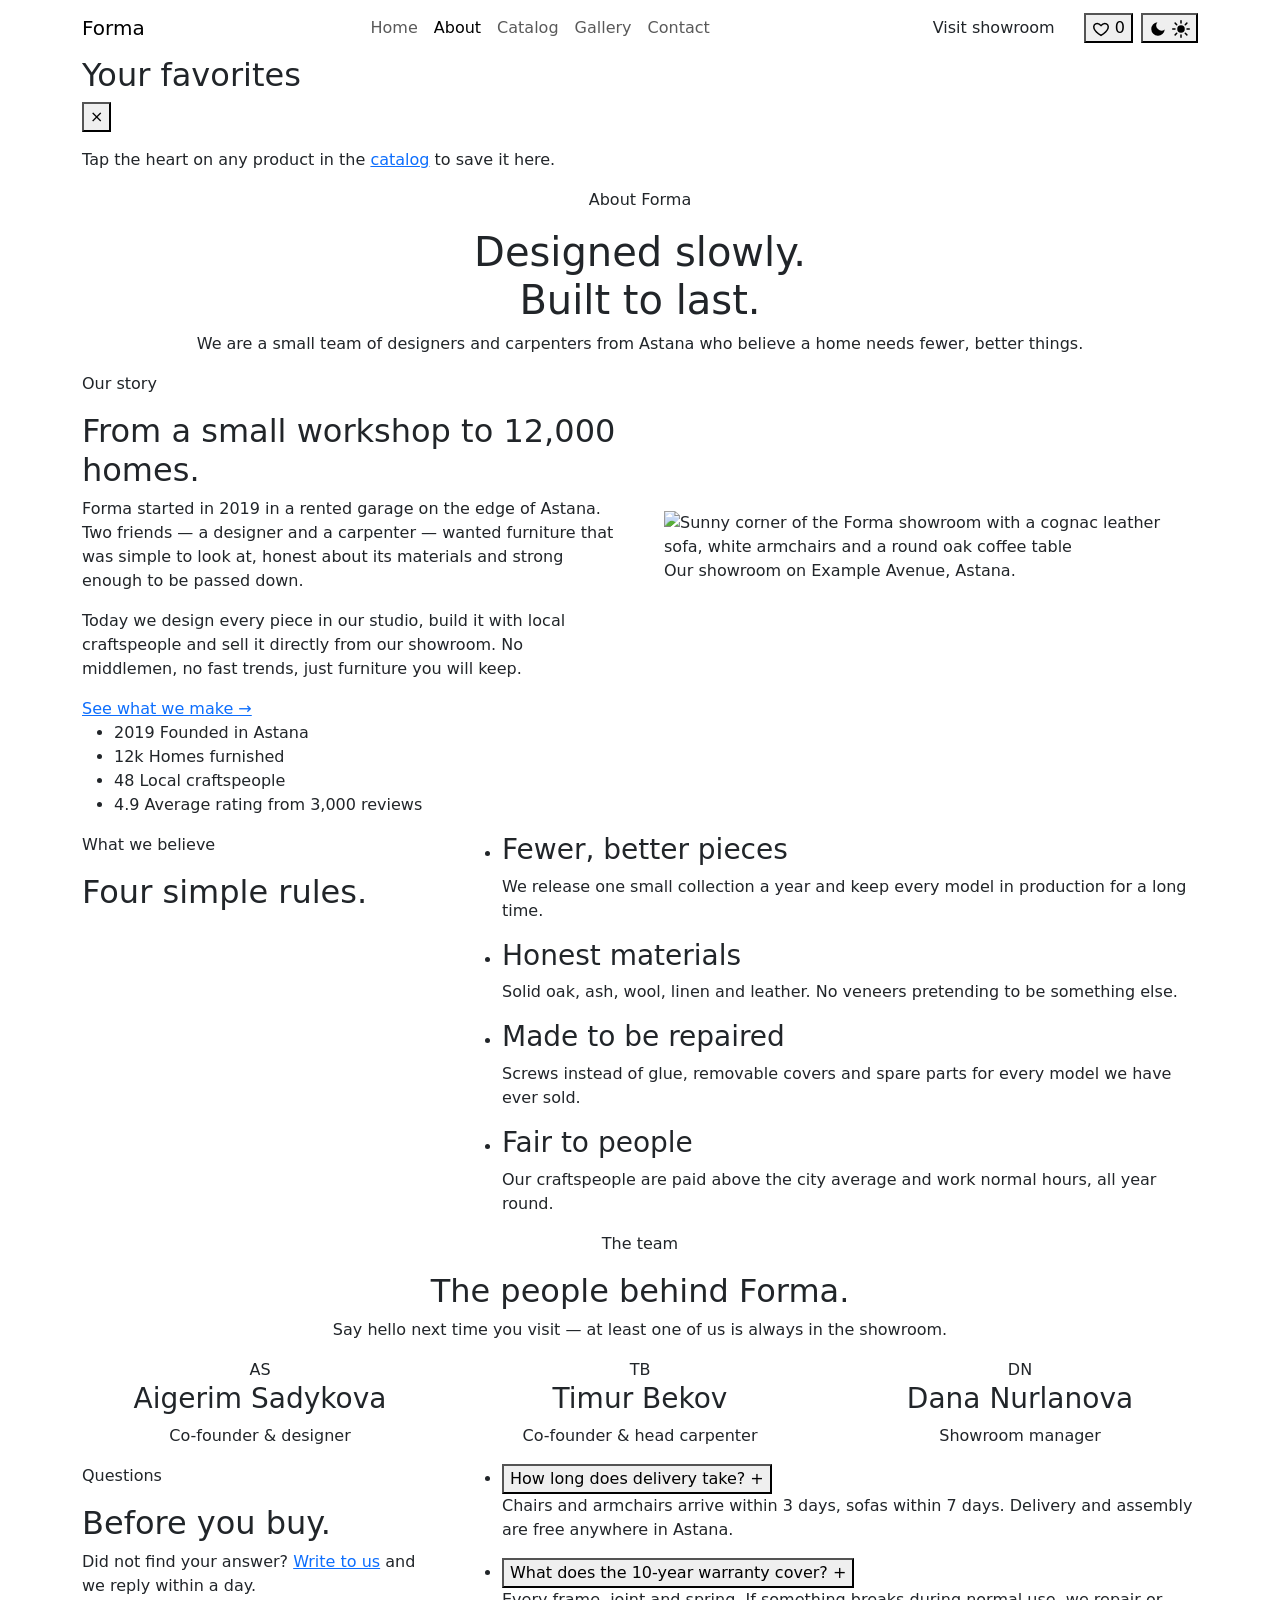
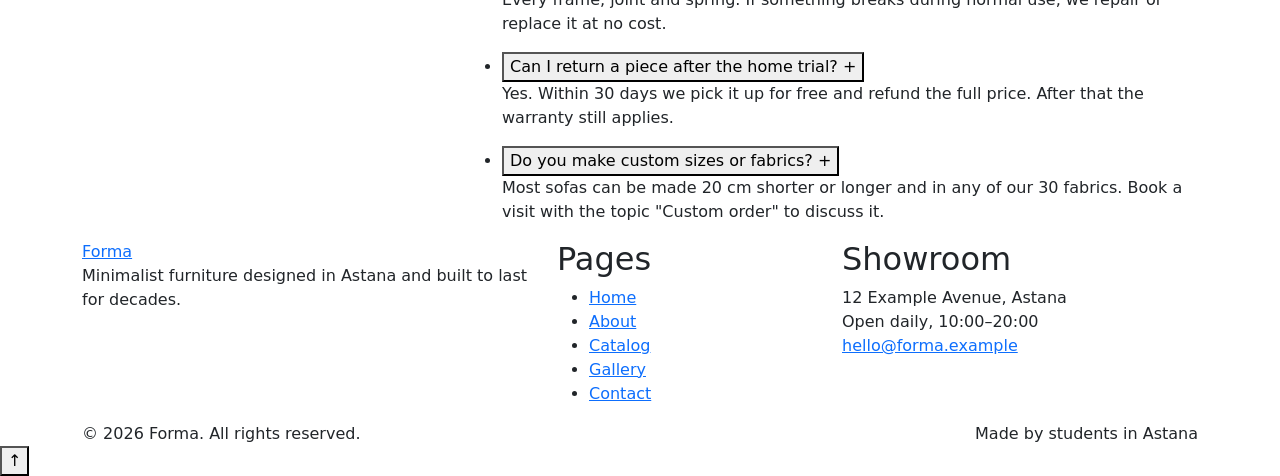
==== about.html @ a383d647 "Add LocalStore class that safely saves and validates JSON in localStorage" ====
<!DOCTYPE html>
<html lang="en">
<head>
  <meta charset="UTF-8">
  <meta name="viewport" content="width=device-width, initial-scale=1">
  <meta name="description" content="The story behind Forma: a small furniture workshop from Astana, our values and the people who design and build every piece.">
  <title>About — Forma</title>

  <!-- Fonts: Inter for all text, Instrument Serif for rare accents -->
  <link rel="preconnect" href="https://fonts.googleapis.com">
  <link rel="preconnect" href="https://fonts.gstatic.com" crossorigin>
  <link href="https://fonts.googleapis.com/css2?family=Inter:wght@400;500;600;700;800&family=Instrument+Serif:ital@1&display=swap" rel="stylesheet">

  <!-- Bootstrap first, then our own styles so they can override it -->
  <link href="https://cdn.jsdelivr.net/npm/bootstrap@5.3.3/dist/css/bootstrap.min.css" rel="stylesheet">
  <link href="css/style.css" rel="stylesheet">
  <link rel="icon" href="images/favicon.svg" type="image/svg+xml">

  <!-- Applies the saved light/dark theme before the page is drawn -->
  <script src="js/theme.js"></script>
</head>
<body>

  <!-- Site header: the same navbar is used on every page -->
  <header class="site-header">
    <nav class="navbar navbar-expand-lg" aria-label="Main navigation">
      <div class="container">
        <a class="navbar-brand brand" href="index.html">
          <span class="brand-mark" aria-hidden="true"></span>
          Forma
        </a>
        <!-- Icon buttons stay visible on phones, outside the collapsed menu -->
        <div class="nav-tools d-flex align-items-center gap-2 ms-auto ms-lg-3 order-lg-last">
          <!-- Favorites: js/main.js updates the counter, jQuery opens the panel -->
          <button class="icon-btn" type="button" id="favorites-toggle" aria-controls="favorites-panel" aria-expanded="false" aria-label="Open favorites" title="Favorites">
            <svg width="18" height="18" viewBox="0 0 24 24" aria-hidden="true"><path fill="none" stroke="currentColor" stroke-width="2" stroke-linejoin="round" d="M12 20.5s-7.5-4.6-9.3-9.3C1.5 7.9 3.6 4.5 7 4.5c2.1 0 3.6 1.2 5 3 1.4-1.8 2.9-3 5-3 3.4 0 5.5 3.4 4.3 6.7-1.8 4.7-9.3 9.3-9.3 9.3z"/></svg>
            <span class="favorites-count" id="favorites-count">0</span>
          </button>
          <!-- Theme switcher: js/main.js swaps light and dark -->
          <button class="icon-btn" type="button" id="theme-toggle" aria-label="Switch to dark theme" title="Switch theme">
            <svg class="icon-moon" width="18" height="18" viewBox="0 0 24 24" aria-hidden="true"><path fill="currentColor" d="M21 12.8A9 9 0 1 1 11.2 3a7 7 0 0 0 9.8 9.8z"/></svg>
            <svg class="icon-sun" width="18" height="18" viewBox="0 0 24 24" aria-hidden="true"><circle cx="12" cy="12" r="5" fill="currentColor"/><path stroke="currentColor" stroke-width="2" stroke-linecap="round" d="M12 1v3M12 20v3M4.2 4.2l2.1 2.1M17.7 17.7l2.1 2.1M1 12h3M20 12h3M4.2 19.8l2.1-2.1M17.7 6.3l2.1-2.1"/></svg>
          </button>
        </div>
        <button class="navbar-toggler" type="button" data-bs-toggle="collapse" data-bs-target="#main-nav" aria-controls="main-nav" aria-expanded="false" aria-label="Toggle navigation">
          <span class="navbar-toggler-icon"></span>
        </button>
        <div class="collapse navbar-collapse" id="main-nav">
          <ul class="navbar-nav mx-auto mb-3 mb-lg-0">
            <li class="nav-item"><a class="nav-link" href="index.html">Home</a></li>
            <li class="nav-item"><a class="nav-link active" aria-current="page" href="about.html">About</a></li>
            <li class="nav-item"><a class="nav-link" href="catalog.html">Catalog</a></li>
            <li class="nav-item"><a class="nav-link" href="gallery.html">Gallery</a></li>
            <li class="nav-item"><a class="nav-link" href="contact.html">Contact</a></li>
          </ul>
          <a class="btn btn-accent btn-small" href="contact.html">Visit showroom</a>
        </div>
      </div>
    </nav>

    <!-- Favorites panel: filled by js/main.js, opened and closed with jQuery fades -->
    <div class="container favorites-anchor">
      <div class="favorites-panel" id="favorites-panel" role="region" aria-labelledby="favorites-title">
        <div class="favorites-head">
          <h2 class="favorites-title" id="favorites-title">Your favorites</h2>
          <button class="favorites-close" type="button" aria-label="Close favorites">&times;</button>
        </div>
        <ul class="favorites-list" id="favorites-list"></ul>
        <p class="favorites-empty" id="favorites-empty">Tap the heart on any product in the <a href="catalog.html">catalog</a> to save it here.</p>
        <a class="btn btn-accent btn-small w-100" id="favorites-book" href="contact.html">Book a visit to try them</a>
      </div>
    </div>
  </header>

  <main>

    <!-- Page header: the same pattern can be used on every inner page -->
    <section class="page-header">
      <div class="container text-center">
        <p class="eyebrow">About Forma</p>
        <h1 class="page-title">
          Designed slowly.<br>
          <span class="pill"><span class="pill-dot"></span>Built</span> to last.
        </h1>
        <p class="section-lead mx-auto">We are a small team of designers and carpenters from Astana who believe a home needs fewer, better things.</p>
      </div>
    </section>

    <!-- Story: text and photo side by side with the Bootstrap grid -->
    <section id="story" class="section pt-0">
      <div class="container">
        <div class="row align-items-center g-5">
          <div class="col-12 col-lg-6">
            <p class="eyebrow">Our story</p>
            <h2 class="section-title">From a small <span class="serif-accent">workshop</span> to 12,000 homes.</h2>
            <p class="story-text">Forma started in 2019 in a rented garage on the edge of Astana. Two friends — a designer and a carpenter — wanted furniture that was simple to look at, honest about its materials and strong enough to be passed down.</p>
            <p class="story-text">Today we design every piece in our studio, build it with local craftspeople and sell it directly from our showroom. No middlemen, no fast trends, just furniture you will keep.</p>
            <a class="link-arrow" href="catalog.html">See what we make →</a>
          </div>
          <div class="col-12 col-lg-6">
            <figure class="story-figure mb-0">
              <img src="images/about-showroom.jpg" alt="Sunny corner of the Forma showroom with a cognac leather sofa, white armchairs and a round oak coffee table" width="1200" height="900">
              <figcaption>Our showroom on Example Avenue, Astana.</figcaption>
            </figure>
          </div>
        </div>
      </div>
    </section>

    <!-- Numbers: one row of stats laid out with Flexbox -->
    <section id="stats" class="section pt-0">
      <div class="container">
        <h2 class="visually-hidden">Forma in numbers</h2>
        <ul class="stats">
          <li class="stat">
            <span class="stat-number">2019</span>
            <span class="stat-label">Founded in Astana</span>
          </li>
          <li class="stat">
            <span class="stat-number">12k</span>
            <span class="stat-label">Homes furnished</span>
          </li>
          <li class="stat">
            <span class="stat-number">48</span>
            <span class="stat-label">Local craftspeople</span>
          </li>
          <li class="stat">
            <span class="stat-number">4.9</span>
            <span class="stat-label">Average rating from 3,000 reviews</span>
          </li>
        </ul>
      </div>
    </section>

    <!-- Values: a list placed in two columns with CSS Grid -->
    <section id="values" class="section section-surface">
      <div class="container">
        <div class="row g-5">
          <div class="col-12 col-lg-4">
            <p class="eyebrow">What we believe</p>
            <h2 class="section-title">Four simple rules.</h2>
          </div>
          <div class="col-12 col-lg-8">
            <ul class="values-list">
              <li class="value-item">
                <h3 class="value-title">Fewer, better pieces</h3>
                <p>We release one small collection a year and keep every model in production for a long time.</p>
              </li>
              <li class="value-item">
                <h3 class="value-title">Honest materials</h3>
                <p>Solid oak, ash, wool, linen and leather. No veneers pretending to be something else.</p>
              </li>
              <li class="value-item">
                <h3 class="value-title">Made to be repaired</h3>
                <p>Screws instead of glue, removable covers and spare parts for every model we have ever sold.</p>
              </li>
              <li class="value-item">
                <h3 class="value-title">Fair to people</h3>
                <p>Our craftspeople are paid above the city average and work normal hours, all year round.</p>
              </li>
            </ul>
          </div>
        </div>
      </div>
    </section>

    <!-- Team: three cards in a Bootstrap row, avatars are initials in a span -->
    <section id="team" class="section">
      <div class="container">
        <div class="section-header text-center mx-auto">
          <p class="eyebrow">The team</p>
          <h2 class="section-title">The people behind Forma.</h2>
          <p class="section-lead mx-auto">Say hello next time you visit — at least one of us is always in the showroom.</p>
        </div>

        <div class="row g-4">
          <div class="col-12 col-md-4">
            <article class="team-card text-center">
              <span class="avatar avatar-green" aria-hidden="true">AS</span>
              <h3 class="team-name">Aigerim Sadykova</h3>
              <p class="team-role">Co-founder &amp; designer</p>
            </article>
          </div>
          <div class="col-12 col-md-4">
            <article class="team-card text-center">
              <span class="avatar avatar-blue" aria-hidden="true">TB</span>
              <h3 class="team-name">Timur Bekov</h3>
              <p class="team-role">Co-founder &amp; head carpenter</p>
            </article>
          </div>
          <div class="col-12 col-md-4">
            <article class="team-card text-center">
              <span class="avatar avatar-grey" aria-hidden="true">DN</span>
              <h3 class="team-name">Dana Nurlanova</h3>
              <p class="team-role">Showroom manager</p>
            </article>
          </div>
        </div>
      </div>
    </section>

    <!-- FAQ: answers open and close with jQuery slideDown / slideUp (js/effects.js) -->
    <section id="faq" class="section section-surface">
      <div class="container">
        <div class="row g-5">
          <div class="col-12 col-lg-4">
            <p class="eyebrow">Questions</p>
            <h2 class="section-title">Before you <span class="serif-accent">buy</span>.</h2>
            <p class="story-text">Did not find your answer? <a href="contact.html">Write to us</a> and we reply within a day.</p>
          </div>
          <div class="col-12 col-lg-8">
            <ul class="faq-list">
              <li class="faq-item">
                <button class="faq-question" type="button" aria-expanded="false">
                  How long does delivery take?
                  <span class="faq-icon" aria-hidden="true">+</span>
                </button>
                <div class="faq-answer">
                  <p>Chairs and armchairs arrive within 3 days, sofas within 7 days. Delivery and assembly are free anywhere in Astana.</p>
                </div>
              </li>
              <li class="faq-item">
                <button class="faq-question" type="button" aria-expanded="false">
                  What does the 10-year warranty cover?
                  <span class="faq-icon" aria-hidden="true">+</span>
                </button>
                <div class="faq-answer">
                  <p>Every frame, joint and spring. If something breaks during normal use, we repair or replace it at no cost.</p>
                </div>
              </li>
              <li class="faq-item">
                <button class="faq-question" type="button" aria-expanded="false">
                  Can I return a piece after the home trial?
                  <span class="faq-icon" aria-hidden="true">+</span>
                </button>
                <div class="faq-answer">
                  <p>Yes. Within 30 days we pick it up for free and refund the full price. After that the warranty still applies.</p>
                </div>
              </li>
              <li class="faq-item">
                <button class="faq-question" type="button" aria-expanded="false">
                  Do you make custom sizes or fabrics?
                  <span class="faq-icon" aria-hidden="true">+</span>
                </button>
                <div class="faq-answer">
                  <p>Most sofas can be made 20 cm shorter or longer and in any of our 30 fabrics. Book a visit with the topic "Custom order" to discuss it.</p>
                </div>
              </li>
            </ul>
          </div>
        </div>
      </div>
    </section>

  </main>

  <!-- Site footer: the same on every page -->
  <footer class="site-footer">
    <div class="container">
      <div class="row g-4">
        <div class="col-12 col-lg-5">
          <a class="brand mb-3" href="index.html">
            <span class="brand-mark" aria-hidden="true"></span>
            Forma
          </a>
          <p class="footer-text">Minimalist furniture designed in Astana and built to last for decades.</p>
        </div>
        <div class="col-6 col-lg-3">
          <h2 class="footer-heading">Pages</h2>
          <ul class="footer-links">
            <li><a href="index.html">Home</a></li>
            <li><a href="about.html">About</a></li>
            <li><a href="catalog.html">Catalog</a></li>
            <li><a href="gallery.html">Gallery</a></li>
            <li><a href="contact.html">Contact</a></li>
          </ul>
        </div>
        <div class="col-6 col-lg-4">
          <h2 class="footer-heading">Showroom</h2>
          <address class="footer-text">
            12 Example Avenue, Astana<br>
            Open daily, <span class="text-nowrap">10:00–20:00</span><br>
            <a href="mailto:hello@forma.example">hello@forma.example</a>
          </address>
        </div>
      </div>
      <div class="footer-bottom d-flex flex-wrap justify-content-between gap-2">
        <span>© 2026 Forma. All rights reserved.</span>
        <span>Made by students in Astana</span>
      </div>
    </div>
  </footer>

  <!-- Libraries: jQuery 3.7.1 and the Bootstrap bundle (mobile navbar toggle) -->
  <script src="https://code.jquery.com/jquery-3.7.1.min.js"></script>
  <script src="https://cdn.jsdelivr.net/npm/bootstrap@5.3.3/dist/js/bootstrap.bundle.min.js"></script>

  <!-- Our scripts: data and helpers first, then shared features -->
  <script src="js/data.js"></script>
  <script src="js/store.js"></script>
  <script src="js/utils.js"></script>
  <script src="js/main.js"></script>
  <script src="js/effects.js"></script>
</body>
</html>
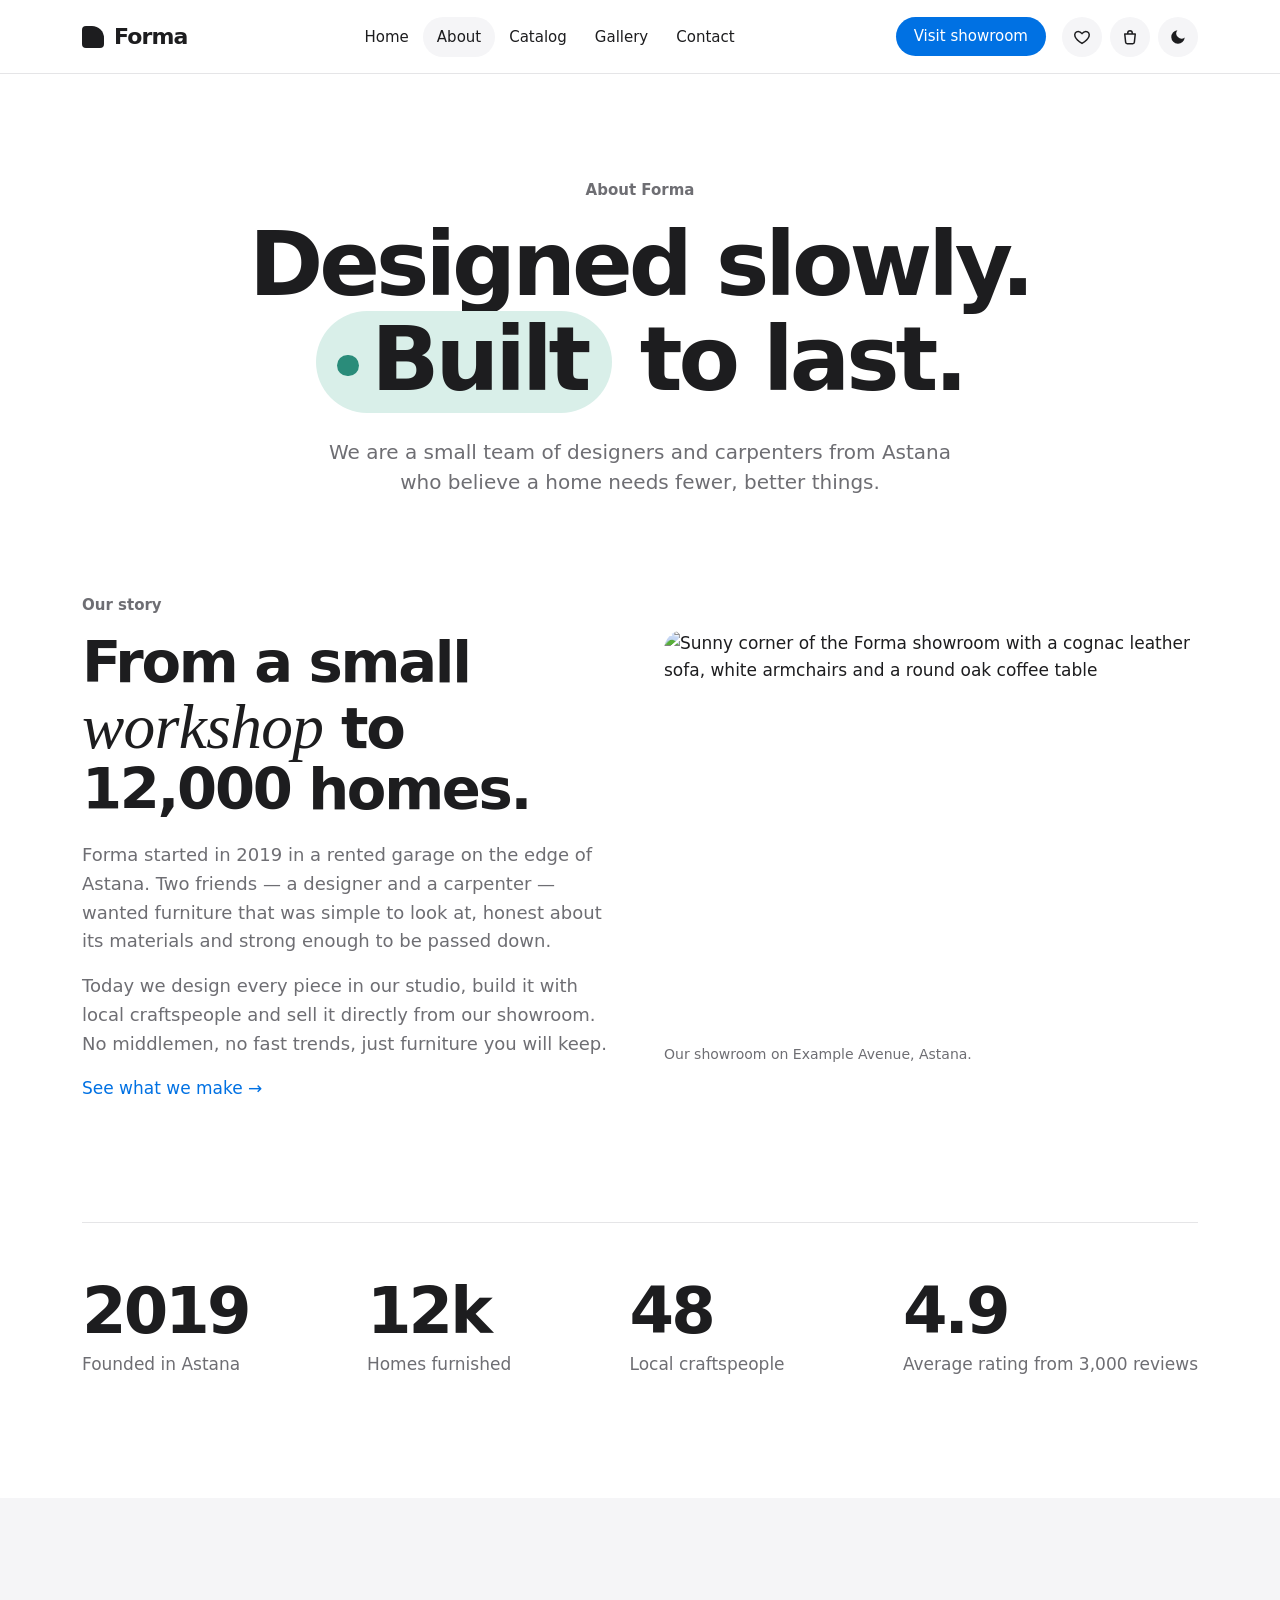
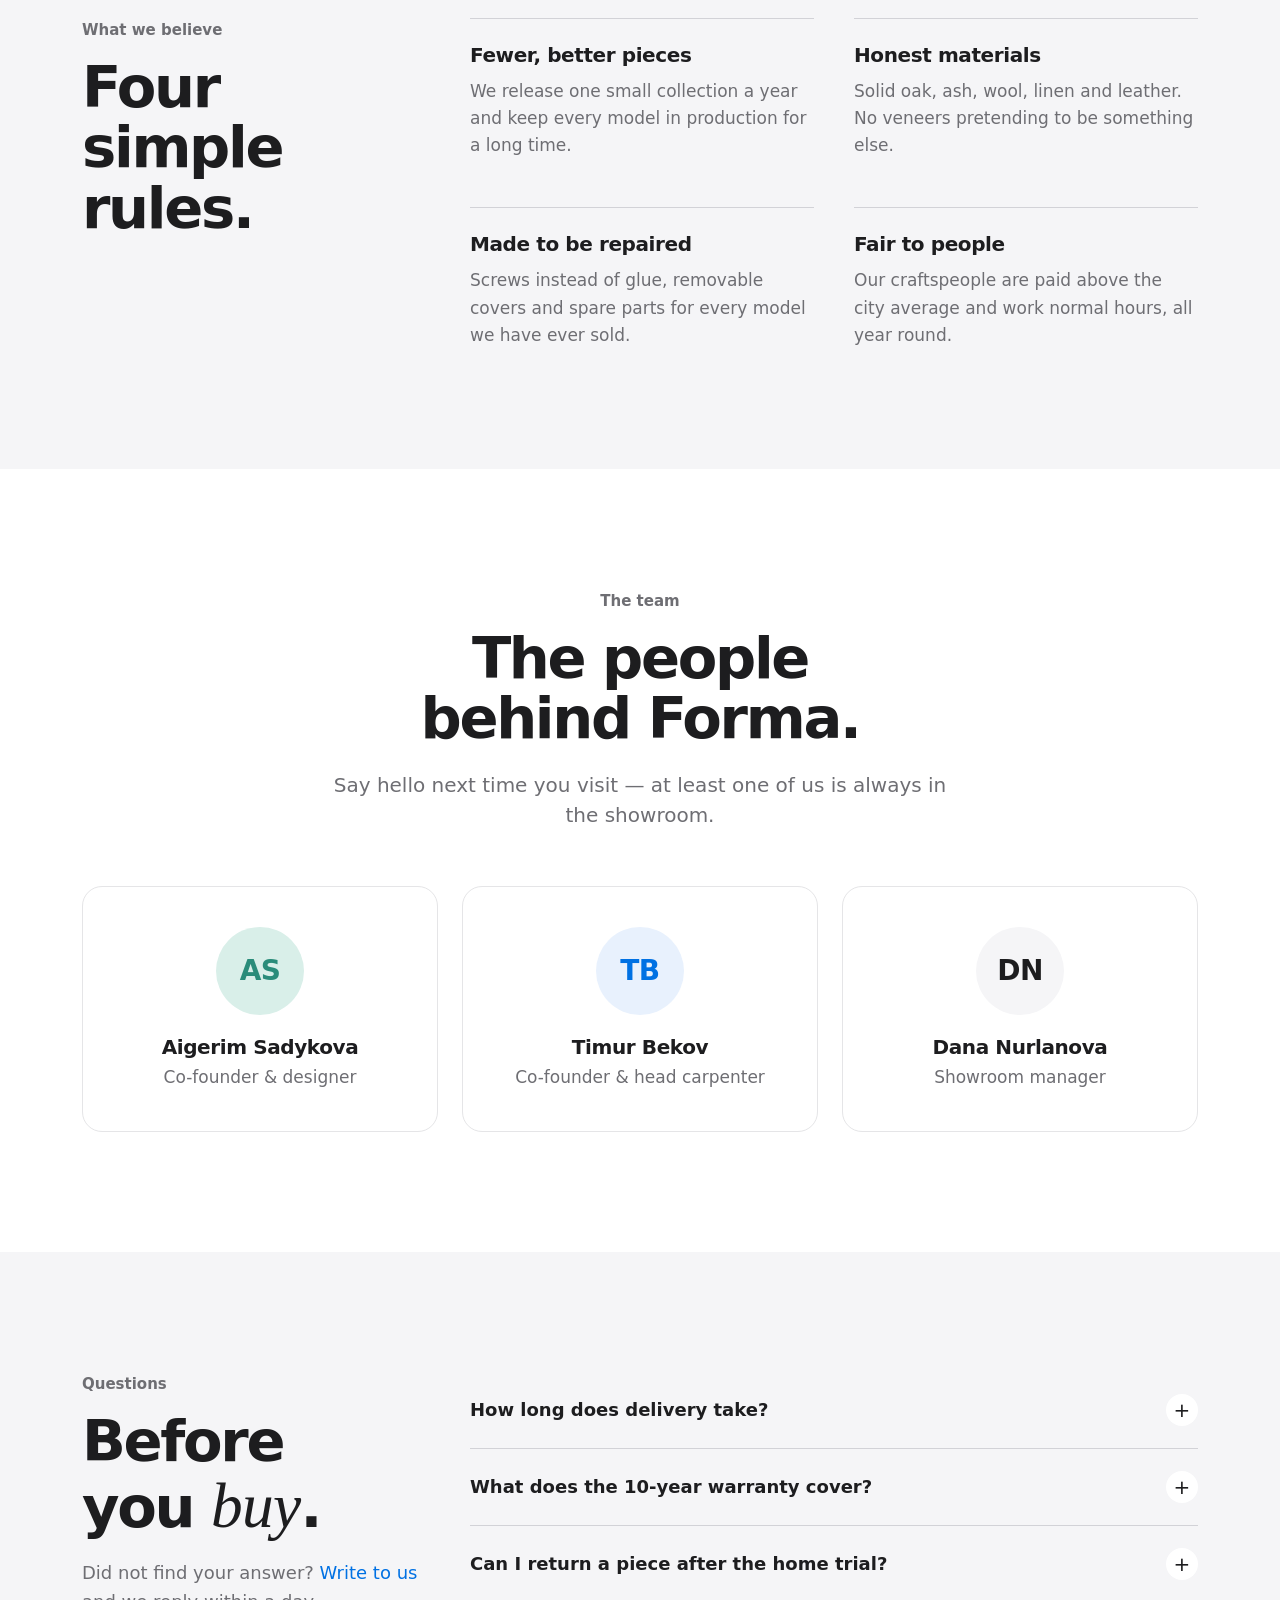
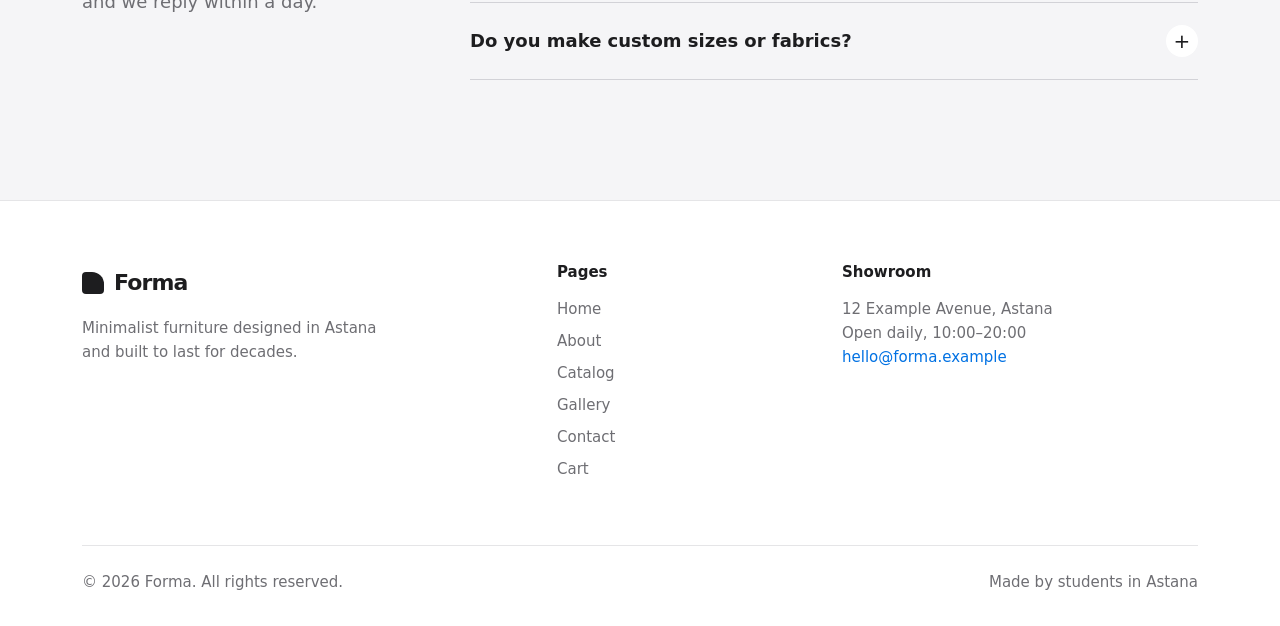
==== commit 08f0b932: "Add cart link with item counter to the navbar and sync open tabs" ====
--- a/about.html
+++ b/about.html
@@ -36,6 +36,11 @@
             <svg width="18" height="18" viewBox="0 0 24 24" aria-hidden="true"><path fill="none" stroke="currentColor" stroke-width="2" stroke-linejoin="round" d="M12 20.5s-7.5-4.6-9.3-9.3C1.5 7.9 3.6 4.5 7 4.5c2.1 0 3.6 1.2 5 3 1.4-1.8 2.9-3 5-3 3.4 0 5.5 3.4 4.3 6.7-1.8 4.7-9.3 9.3-9.3 9.3z"/></svg>
             <span class="favorites-count" id="favorites-count">0</span>
           </button>
+          <!-- Cart: a link to cart.html, js/main.js updates the counter -->
+          <a class="icon-btn" href="cart.html" id="cart-link" aria-label="Cart, empty" title="Cart">
+            <svg width="18" height="18" viewBox="0 0 24 24" aria-hidden="true"><path fill="none" stroke="currentColor" stroke-width="2" stroke-linecap="round" stroke-linejoin="round" d="M5 8h14l-1.2 11.1a2 2 0 0 1-2 1.9H8.2a2 2 0 0 1-2-1.9L5 8zM9 8V6.5a3 3 0 0 1 6 0V8"/></svg>
+            <span class="favorites-count cart-count is-empty" id="cart-count">0</span>
+          </a>
           <!-- Theme switcher: js/main.js swaps light and dark -->
           <button class="icon-btn" type="button" id="theme-toggle" aria-label="Switch to dark theme" title="Switch theme">
             <svg class="icon-moon" width="18" height="18" viewBox="0 0 24 24" aria-hidden="true"><path fill="currentColor" d="M21 12.8A9 9 0 1 1 11.2 3a7 7 0 0 0 9.8 9.8z"/></svg>
@@ -273,6 +278,7 @@
             <li><a href="catalog.html">Catalog</a></li>
             <li><a href="gallery.html">Gallery</a></li>
             <li><a href="contact.html">Contact</a></li>
+            <li><a href="cart.html">Cart</a></li>
           </ul>
         </div>
         <div class="col-6 col-lg-4">
@@ -298,6 +304,7 @@
   <!-- Our scripts: data and helpers first, then shared features -->
   <script src="js/data.js"></script>
   <script src="js/store.js"></script>
+  <script src="js/models.js"></script>
   <script src="js/utils.js"></script>
   <script src="js/main.js"></script>
   <script src="js/effects.js"></script>
--- a/css/style.css
+++ b/css/style.css
@@ -0,0 +1,1850 @@
+/*
+  Forma — shared stylesheet for all pages
+  Loaded after Bootstrap 5.3.3, so rules here can override Bootstrap.
+*/
+
+/* ===== Design tokens — CSS custom properties ===== */
+:root {
+  /* Colors */
+  --color-text: #1d1d1f;
+  --color-muted: #6e6e73;
+  --color-bg: #ffffff;
+  --color-surface: #f5f5f7;
+  --color-border: #e5e5e7;
+  --color-border-strong: #d2d2d7;
+  --color-accent: #0071e3;
+  --color-accent-hover: #0062c4;
+  --color-accent-soft: #e8f1fd;
+  --color-accent-soft-hover: #d7e7fb;
+  --color-pill: #d9efe9;
+  --color-pill-dot: #2a8c7a;
+  --color-header-bg: rgba(255, 255, 255, 0.85);
+  --color-chip-bg: rgba(255, 255, 255, 0.92);
+  --color-chip-text: #1d1d1f;
+  --color-danger: #d70015;
+  --color-success: #1e8e3e;
+
+  /* Shapes */
+  --radius: 16px;
+  --radius-sm: 12px;
+  --radius-lg: 20px;
+  --radius-pill: 999px;
+
+  /* Fonts */
+  --font-sans: 'Inter', system-ui, sans-serif;
+  --font-serif: 'Instrument Serif', serif;
+
+  /* Spacing between page sections (made smaller in the media queries) */
+  --section-space: 120px;
+}
+
+/* ===== Dark theme — the same tokens with dark values =====
+   js/theme.js puts data-theme="dark" on <html>; every rule that uses
+   var(--color-...) changes automatically. */
+[data-theme="dark"] {
+  --color-text: #f5f5f7;
+  --color-muted: #a1a1a6;
+  --color-bg: #101012;
+  --color-surface: #1c1c1f;
+  --color-border: #2c2c30;
+  --color-border-strong: #3a3a3f;
+  --color-accent: #2997ff;
+  --color-accent-hover: #4aa8ff;
+  --color-accent-soft: #14304d;
+  --color-accent-soft-hover: #1a3d61;
+  --color-pill: #183a33;
+  --color-pill-dot: #5fd0b8;
+  --color-header-bg: rgba(16, 16, 18, 0.85);
+  --color-danger: #ff6961;
+  --color-success: #5cd17a;
+
+  /* Bootstrap reads these for form controls and tables */
+  --bs-body-bg: var(--color-bg);
+  --bs-body-color: var(--color-text);
+  color-scheme: dark;
+}
+
+/* ===== Base — element selectors ===== */
+/* Bootstrap turns on CSS smooth scrolling; jQuery animate() in js/effects.js
+   already scrolls smoothly, and the two together make the page stutter */
+:root {
+  scroll-behavior: auto;
+}
+
+body {
+  font-family: var(--font-sans);
+  font-size: 17px;
+  line-height: 1.6;
+  color: var(--color-text);
+  background-color: var(--color-bg);
+  -webkit-font-smoothing: antialiased;
+  transition: background-color 0.3s ease, color 0.3s ease;
+}
+
+h1,
+h2,
+h3,
+h4 {
+  font-weight: 700;
+  letter-spacing: -0.04em;
+  line-height: 1.05;
+  color: var(--color-text);
+}
+
+/* Big headings: spread words evenly over the lines */
+h1,
+h2 {
+  text-wrap: balance;
+}
+
+h3,
+h4 {
+  letter-spacing: -0.02em;
+  line-height: 1.25;
+}
+
+p {
+  margin-bottom: 1rem;
+}
+
+a {
+  color: var(--color-accent);
+  text-decoration: none;
+}
+
+a:hover {
+  color: var(--color-accent-hover);
+}
+
+img {
+  display: block;
+  max-width: 100%;
+  height: auto;
+}
+
+/* ===== Typography helpers — reusable classes ===== */
+.eyebrow {
+  margin-bottom: 16px;
+  font-size: 0.9375rem;
+  font-weight: 600;
+  color: var(--color-muted);
+}
+
+.section-title {
+  margin-bottom: 20px;
+  font-size: clamp(2.25rem, 4.5vw, 3.75rem);
+  font-weight: 700;
+}
+
+.section-lead {
+  max-width: 640px;
+  font-size: 1.25rem;
+  line-height: 1.5;
+  color: var(--color-muted);
+}
+
+/* Rare elegant accent: one italic serif word inside a heading */
+.serif-accent {
+  font-family: var(--font-serif);
+  font-style: italic;
+  font-weight: 400;
+  font-size: 1.1em;
+  letter-spacing: -0.01em;
+}
+
+/* ===== Section spacing ===== */
+.section {
+  padding-top: var(--section-space);
+  padding-bottom: var(--section-space);
+}
+
+.section-surface {
+  background-color: var(--color-surface);
+}
+
+.section-header {
+  max-width: 760px;
+  margin-bottom: 56px;
+}
+
+/* ===== Buttons — pill-shaped, built on Bootstrap .btn =====
+   Bootstrap's .btn reads its colors and sizes from --bs-btn-* variables,
+   so our classes only change those variables.
+   Usage: <a class="btn btn-accent">  or  <a class="btn btn-soft"> */
+.btn-accent,
+.btn-soft {
+  --bs-btn-padding-x: 24px;
+  --bs-btn-padding-y: 12px;
+  --bs-btn-font-size: 1.0625rem;
+  --bs-btn-font-weight: 500;
+  --bs-btn-border-width: 0;
+  --bs-btn-border-radius: var(--radius-pill);
+  --bs-btn-focus-box-shadow: 0 0 0 4px var(--color-accent-soft);
+  transition: background-color 0.2s ease;
+}
+
+/* Primary: solid accent blue */
+.btn-accent {
+  --bs-btn-color: #ffffff;
+  --bs-btn-bg: var(--color-accent);
+  --bs-btn-hover-color: #ffffff;
+  --bs-btn-hover-bg: var(--color-accent-hover);
+  --bs-btn-active-color: #ffffff;
+  --bs-btn-active-bg: var(--color-accent-hover);
+}
+
+/* Secondary: soft light-blue background with blue text */
+.btn-soft {
+  --bs-btn-color: var(--color-accent);
+  --bs-btn-bg: var(--color-accent-soft);
+  --bs-btn-hover-color: var(--color-accent-hover);
+  --bs-btn-hover-bg: var(--color-accent-soft-hover);
+  --bs-btn-active-color: var(--color-accent-hover);
+  --bs-btn-active-bg: var(--color-accent-soft-hover);
+}
+
+/* Smaller size, used for the navbar button */
+.btn-small {
+  --bs-btn-padding-x: 18px;
+  --bs-btn-padding-y: 8px;
+  --bs-btn-font-size: 0.9375rem;
+}
+
+/* ===== Headline pill — tinted label with a dot, like Notion =====
+   Usage: <span class="pill"><span class="pill-dot"></span>calm</span> */
+.pill {
+  display: inline-block;
+  padding: 0.02em 0.28em 0.08em 0.24em;
+  border-radius: var(--radius-pill);
+  background-color: var(--color-pill);
+  white-space: nowrap;
+}
+
+.pill-dot {
+  display: inline-block;
+  width: 0.24em;
+  height: 0.24em;
+  margin-right: 0.14em;
+  border-radius: 50%;
+  background-color: var(--color-pill-dot);
+  vertical-align: middle;
+}
+
+/* ===== Navbar — sticky header (positioning) + Bootstrap navbar ===== */
+.site-header {
+  position: sticky;
+  top: 0;
+  z-index: 1030;
+  background-color: var(--color-header-bg);
+  backdrop-filter: blur(16px);
+  border-bottom: 1px solid var(--color-border);
+}
+
+/* Bootstrap's navbar reads its colors and spacing from these variables */
+.navbar {
+  --bs-navbar-padding-y: 14px;
+  --bs-navbar-color: var(--color-text);
+  --bs-navbar-hover-color: var(--color-text);
+  --bs-navbar-active-color: var(--color-text);
+  --bs-navbar-nav-link-padding-x: 14px;
+}
+
+/* Wordmark with a small square logo made only with CSS */
+.brand {
+  display: inline-flex;
+  align-items: center;
+  gap: 10px;
+  font-size: 1.375rem;
+  font-weight: 700;
+  letter-spacing: -0.04em;
+  color: var(--color-text);
+}
+
+.brand-mark {
+  width: 22px;
+  height: 22px;
+  border-radius: 4px 12px 4px 4px;
+  background-color: var(--color-text);
+}
+
+.navbar-nav .nav-link {
+  padding: 8px 14px;
+  border-radius: var(--radius-pill);
+  font-size: 0.9375rem;
+  font-weight: 500;
+  transition: background-color 0.2s ease;
+}
+
+.navbar-nav .nav-link:hover,
+.navbar-nav .nav-link.active {
+  background-color: var(--color-surface);
+}
+
+.navbar-toggler {
+  border: 0;
+  padding: 6px;
+}
+
+.navbar-toggler:focus {
+  box-shadow: 0 0 0 4px var(--color-accent-soft);
+}
+
+/* ===== Footer ===== */
+.site-footer {
+  padding-top: 64px;
+  padding-bottom: 32px;
+  border-top: 1px solid var(--color-border);
+  font-size: 0.9375rem;
+}
+
+.footer-text {
+  max-width: 320px;
+  margin-bottom: 0;
+  font-style: normal;
+  color: var(--color-muted);
+}
+
+.footer-heading {
+  margin-bottom: 16px;
+  font-size: 0.9375rem;
+  font-weight: 600;
+  letter-spacing: 0;
+}
+
+.footer-links {
+  margin: 0;
+  padding: 0;
+  list-style: none;
+}
+
+.footer-links li {
+  margin-bottom: 8px;
+}
+
+.footer-links a {
+  color: var(--color-muted);
+}
+
+.footer-links a:hover {
+  color: var(--color-text);
+}
+
+.footer-bottom {
+  margin-top: 56px;
+  padding-top: 24px;
+  border-top: 1px solid var(--color-border);
+  color: var(--color-muted);
+}
+
+/* ===== Home: hero — styled by ID ===== */
+#hero {
+  padding-top: 104px;
+}
+
+.hero-title {
+  margin-bottom: 28px;
+  font-size: clamp(3rem, 8.5vw, 7rem);
+  font-weight: 800;
+  letter-spacing: -0.045em;
+  line-height: 1.04;
+}
+
+.hero-subtitle {
+  max-width: 620px;
+  margin-bottom: 0;
+  font-size: 1.375rem;
+  line-height: 1.45;
+}
+
+/* ===== Home: hero image — position relative + absolute chip ===== */
+.hero-media {
+  position: relative; /* the chip below is positioned inside this box */
+  margin: 72px 0 0;
+  border: 1px solid var(--color-border);
+  border-radius: var(--radius-lg);
+  overflow: hidden;
+}
+
+.hero-media img {
+  width: 100%;
+  aspect-ratio: 2 / 1;
+  object-fit: cover;
+}
+
+/* Small white label on top of a photo (reused on category tiles) */
+.image-chip {
+  position: absolute;
+  left: 24px;
+  bottom: 24px;
+  display: flex;
+  align-items: center;
+  gap: 8px;
+  padding: 10px 18px;
+  border-radius: var(--radius-pill);
+  background-color: var(--color-chip-bg);
+  font-size: 0.9375rem;
+  font-weight: 600;
+  color: var(--color-chip-text);
+}
+
+.chip-dot {
+  width: 8px;
+  height: 8px;
+  border-radius: 50%;
+  background-color: var(--color-pill-dot);
+}
+
+.chip-price {
+  font-weight: 500;
+  color: #6e6e73; /* the chip stays white in both themes */
+}
+
+/* ===== Home: categories — CSS Grid ===== */
+.category-grid {
+  display: grid;
+  grid-template-columns: repeat(4, 1fr);
+  grid-auto-rows: 280px;
+  gap: 20px;
+  margin: 0;
+  padding: 0;
+  list-style: none;
+}
+
+/* Living takes a 2 x 2 block, Bedroom takes 2 columns */
+.category-tile-large {
+  grid-column: span 2;
+  grid-row: span 2;
+}
+
+.category-tile-wide {
+  grid-column: span 2;
+}
+
+.category-tile a {
+  position: relative; /* the .image-chip is placed inside the link */
+  display: block;
+  height: 100%;
+  border-radius: var(--radius);
+  overflow: hidden;
+}
+
+.category-tile img {
+  width: 100%;
+  height: 100%;
+  object-fit: cover;
+  transition: transform 0.4s ease;
+}
+
+.category-tile a:hover img {
+  transform: scale(1.04);
+}
+
+/* ===== Product cards — used inside Bootstrap .row / .col-* ===== */
+.product-card {
+  height: 100%;
+  border-radius: var(--radius-lg);
+  background-color: var(--color-surface);
+  overflow: hidden;
+}
+
+.product-card-img {
+  width: 100%;
+  aspect-ratio: 4 / 3;
+  object-fit: cover;
+}
+
+.product-card-body {
+  padding: 24px 24px 28px;
+}
+
+.product-card-title {
+  margin-bottom: 6px;
+  font-size: 1.25rem;
+  font-weight: 600;
+}
+
+.product-card-text {
+  margin-bottom: 0;
+  font-size: 0.9375rem;
+  color: var(--color-muted);
+}
+
+.price {
+  font-weight: 600;
+  white-space: nowrap;
+}
+
+/* Text link with an arrow, e.g. "See all products →" */
+.link-arrow {
+  font-weight: 500;
+}
+
+/* ===== Home: why Forma — Flexbox ===== */
+#why-forma {
+  background-color: var(--color-surface);
+}
+
+.features {
+  display: flex;
+  flex-wrap: wrap;
+  gap: 20px;
+  margin: 0;
+  padding: 0;
+  list-style: none;
+}
+
+/* Each card grows equally; on smaller screens flex-basis changes (see media queries) */
+.feature {
+  display: flex;
+  flex-direction: column;
+  flex: 1 1 0;
+  padding: 32px 28px;
+  border-radius: var(--radius);
+  background-color: var(--color-bg);
+}
+
+.feature-number {
+  align-self: flex-start;
+  margin-bottom: 48px;
+  padding: 4px 12px;
+  border-radius: var(--radius-pill);
+  background-color: var(--color-accent-soft);
+  font-size: 0.875rem;
+  font-weight: 600;
+  color: var(--color-accent);
+}
+
+.feature-title {
+  margin-bottom: 10px;
+  font-size: 1.25rem;
+  font-weight: 600;
+}
+
+.feature-text {
+  margin-bottom: 0;
+  font-size: 0.9375rem;
+  color: var(--color-muted);
+}
+
+/* ===== Call-to-action band (can be reused on any page) ===== */
+.cta-title {
+  max-width: 820px;
+  margin-bottom: 20px;
+  font-size: clamp(2.5rem, 6vw, 5rem);
+  font-weight: 800;
+}
+
+/* ===== Page header — top section of inner pages (About, Catalog, Gallery, Contact) ===== */
+.page-header {
+  padding-top: 104px;
+  padding-bottom: 80px;
+}
+
+.page-title {
+  margin-bottom: 24px;
+  font-size: clamp(2.75rem, 7vw, 6rem);
+  font-weight: 800;
+  letter-spacing: -0.045em;
+  line-height: 1.04;
+}
+
+/* ===== About: story — Bootstrap grid (row / col-lg-6) ===== */
+.story-text {
+  font-size: 1.125rem;
+  color: var(--color-muted);
+}
+
+.story-figure img {
+  width: 100%;
+  aspect-ratio: 4 / 3;
+  object-fit: cover;
+  border-radius: var(--radius-lg);
+}
+
+.story-figure figcaption {
+  margin-top: 12px;
+  font-size: 0.875rem;
+  color: var(--color-muted);
+}
+
+/* ===== About: numbers — Flexbox ===== */
+.stats {
+  display: flex;
+  justify-content: space-between;
+  gap: 32px;
+  margin: 0;
+  padding: 56px 0 0;
+  border-top: 1px solid var(--color-border);
+  list-style: none;
+}
+
+.stat {
+  display: flex;
+  flex-direction: column;
+  gap: 8px;
+}
+
+.stat-number {
+  font-size: clamp(2.75rem, 5vw, 4.5rem);
+  font-weight: 700;
+  letter-spacing: -0.045em;
+  line-height: 1;
+}
+
+.stat-label {
+  color: var(--color-muted);
+}
+
+/* ===== About: values — CSS Grid ===== */
+.values-list {
+  display: grid;
+  grid-template-columns: repeat(2, 1fr);
+  gap: 48px 40px;
+  margin: 0;
+  padding: 0;
+  list-style: none;
+}
+
+.value-item {
+  padding-top: 24px;
+  border-top: 1px solid var(--color-border-strong);
+}
+
+.value-title {
+  margin-bottom: 10px;
+  font-size: 1.25rem;
+  font-weight: 600;
+}
+
+.value-item p {
+  margin-bottom: 0;
+  color: var(--color-muted);
+}
+
+/* ===== About: team cards with initials avatars ===== */
+.team-card {
+  height: 100%;
+  padding: 40px 24px;
+  border: 1px solid var(--color-border);
+  border-radius: var(--radius-lg);
+}
+
+/* A round avatar made from a span with the person's initials */
+.avatar {
+  display: inline-flex;
+  align-items: center;
+  justify-content: center;
+  width: 88px;
+  height: 88px;
+  margin-bottom: 20px;
+  border-radius: 50%;
+  font-size: 1.75rem;
+  font-weight: 600;
+  letter-spacing: -0.02em;
+}
+
+.avatar-green {
+  background-color: var(--color-pill);
+  color: var(--color-pill-dot);
+}
+
+.avatar-blue {
+  background-color: var(--color-accent-soft);
+  color: var(--color-accent);
+}
+
+.avatar-grey {
+  background-color: var(--color-surface);
+  color: var(--color-text);
+}
+
+.team-name {
+  margin-bottom: 4px;
+  font-size: 1.25rem;
+  font-weight: 600;
+}
+
+.team-role {
+  margin-bottom: 0;
+  color: var(--color-muted);
+}
+
+/* ===== Catalog: product tags — position absolute ===== */
+/* The card becomes the reference box for the tag inside it */
+.product-card {
+  position: relative;
+}
+
+/* Small label in the top-left corner of the photo, e.g. "New" */
+.product-tag {
+  position: absolute;
+  top: 16px;
+  left: 16px;
+  padding: 6px 14px;
+  border-radius: var(--radius-pill);
+  background-color: var(--color-chip-bg);
+  font-size: 0.8125rem;
+  font-weight: 600;
+  color: var(--color-chip-text);
+}
+
+.product-tag-new {
+  background-color: var(--color-accent);
+  color: #ffffff;
+}
+
+/* ===== Catalog: comparison table — Bootstrap .table + own styles ===== */
+/* White rounded card around the table (it sits on the grey section) */
+.compare-card {
+  padding: 8px 24px;
+  border-radius: var(--radius-lg);
+  background-color: var(--color-bg);
+}
+
+/* Bootstrap's .table reads its colors from --bs-table-* variables */
+.compare-table {
+  --bs-table-color: var(--color-text);
+  --bs-table-bg: transparent;
+  --bs-table-border-color: var(--color-border);
+  margin-bottom: 0;
+  font-size: 0.9375rem;
+  white-space: nowrap; /* every cell stays on one line */
+}
+
+.compare-table caption {
+  padding: 20px 16px 8px;
+  font-size: 0.875rem;
+  color: var(--color-muted);
+}
+
+.compare-table th,
+.compare-table td {
+  padding: 18px 16px;
+  vertical-align: middle;
+}
+
+/* Column titles: small and grey, with a slightly darker line below */
+.compare-table thead th {
+  font-size: 0.8125rem;
+  font-weight: 600;
+  color: var(--color-muted);
+  border-bottom-color: var(--color-border-strong);
+}
+
+/* Model names (row headers) */
+.compare-table tbody th {
+  font-weight: 600;
+}
+
+/* Footer note: no line below, small grey text */
+.compare-table tfoot td {
+  padding-top: 20px;
+  border-bottom: 0;
+  font-size: 0.875rem;
+  color: var(--color-muted);
+}
+
+/* ===== Gallery: photo grid — CSS Grid ===== */
+.gallery-grid {
+  display: grid;
+  grid-template-columns: repeat(3, 1fr);
+  grid-auto-rows: 300px;
+  gap: 20px;
+}
+
+.gallery-item {
+  position: relative; /* the caption chip (.image-chip) is placed inside the figure */
+  margin: 0;
+  border-radius: var(--radius);
+  overflow: hidden;
+}
+
+/* The photo fills its grid cell and is cropped, not stretched */
+.gallery-item img {
+  width: 100%;
+  height: 100%;
+  object-fit: cover;
+}
+
+/* Bigger tiles: one is two rows tall, one is two columns wide */
+.gallery-item-tall {
+  grid-row: span 2;
+}
+
+.gallery-item-wide {
+  grid-column: span 2;
+}
+
+/* ===== Contact: booking form — Bootstrap form classes + own styles ===== */
+.form-card {
+  height: 100%;
+  padding: 40px;
+  border: 1px solid var(--color-border);
+  border-radius: var(--radius-lg);
+}
+
+.form-title {
+  margin-bottom: 8px;
+  font-size: 2rem;
+}
+
+.form-intro {
+  margin-bottom: 32px;
+  color: var(--color-muted);
+}
+
+.booking-form .form-label {
+  margin-bottom: 8px;
+  font-size: 0.9375rem;
+  font-weight: 500;
+}
+
+/* Soft rounded inputs */
+.booking-form .form-control,
+.booking-form .form-select {
+  padding: 12px 16px;
+  border: 1px solid var(--color-border-strong);
+  border-radius: var(--radius-sm);
+  font-size: 1rem;
+  color: var(--color-text);
+}
+
+/* Room for the arrow of the select box */
+.booking-form .form-select {
+  padding-right: 40px;
+  background-position: right 16px center;
+}
+
+/* Accent focus ring instead of Bootstrap's default one */
+.booking-form .form-control:focus,
+.booking-form .form-select:focus,
+.booking-form .form-check-input:focus {
+  border-color: var(--color-accent);
+  box-shadow: 0 0 0 4px var(--color-accent-soft);
+}
+
+.booking-form .form-check-input:checked {
+  border-color: var(--color-accent);
+  background-color: var(--color-accent);
+}
+
+.booking-form .form-check-label {
+  font-size: 0.9375rem;
+  color: var(--color-muted);
+}
+
+/* ===== Contact: showroom info card — Flexbox ===== */
+.info-card {
+  display: flex;
+  flex-direction: column;
+  gap: 40px;
+  height: 100%;
+  padding: 40px;
+  border-radius: var(--radius-lg);
+  background-color: var(--color-surface);
+}
+
+.info-title {
+  margin-bottom: 16px;
+  font-size: 1.25rem;
+  font-weight: 600;
+}
+
+.info-address {
+  margin-bottom: 0;
+  font-size: 1.125rem;
+  line-height: 1.7;
+}
+
+.hours-list {
+  margin: 0;
+  padding: 0;
+  list-style: none;
+}
+
+/* Each row: label on the left, time on the right */
+.hours-list li {
+  display: flex;
+  justify-content: space-between;
+  gap: 16px;
+  padding: 14px 0;
+  border-bottom: 1px solid var(--color-border-strong);
+}
+
+.hours-list li span:last-child {
+  color: var(--color-muted);
+  text-align: right;
+}
+
+/* margin-top: auto pushes the buttons to the bottom of the card */
+.info-actions {
+  margin-top: auto;
+}
+
+/* ==========================================================
+   Responsive — media queries (keep this section LAST in the file)
+   Breakpoints match Bootstrap: lg = 992px, sm = 576px
+   ========================================================== */
+
+/* ===== Tablet and smaller (≤ 991.98px) ===== */
+@media (max-width: 991.98px) {
+  :root {
+    --section-space: 88px;
+  }
+
+  /* Collapsed mobile menu */
+  .navbar-collapse {
+    padding-top: 12px;
+    padding-bottom: 16px;
+  }
+
+  #hero {
+    padding-top: 72px;
+  }
+
+  .hero-media {
+    margin-top: 56px;
+  }
+
+  .hero-media img {
+    aspect-ratio: 16 / 10;
+  }
+
+  .section-header {
+    margin-bottom: 40px;
+  }
+
+  /* Categories: 4 columns become 2 */
+  .category-grid {
+    grid-template-columns: repeat(2, 1fr);
+    grid-auto-rows: 240px;
+  }
+
+  /* Features: two cards per row */
+  .feature {
+    flex: 1 1 calc(50% - 10px);
+  }
+
+  /* Stats: wrap into two rows of two */
+  .stats {
+    flex-wrap: wrap;
+    row-gap: 40px;
+  }
+
+  .stat {
+    flex: 1 1 calc(50% - 16px);
+  }
+
+  .page-header {
+    padding-top: 72px;
+    padding-bottom: 64px;
+  }
+
+  /* Gallery: 3 columns become 2, the wide photo takes one column */
+  .gallery-grid {
+    grid-template-columns: repeat(2, 1fr);
+    grid-auto-rows: 260px;
+  }
+
+  .gallery-item-wide {
+    grid-column: span 1;
+  }
+
+  /* Contact: smaller padding inside the cards */
+  .form-card,
+  .info-card {
+    padding: 32px;
+  }
+}
+
+/* ===== Mobile phones (≤ 575.98px) ===== */
+@media (max-width: 575.98px) {
+  :root {
+    --section-space: 64px;
+  }
+
+  /* 20px side padding instead of Bootstrap's 12px */
+  .container {
+    --bs-gutter-x: 2.5rem;
+  }
+
+  body {
+    font-size: 16px;
+  }
+
+  #hero {
+    padding-top: 48px;
+  }
+
+  .hero-title {
+    font-size: 3rem;
+  }
+
+  .hero-subtitle,
+  .section-lead {
+    font-size: 1.125rem;
+  }
+
+  /* Buttons stack and fill the width */
+  .actions .btn {
+    width: 100%;
+  }
+
+  .hero-media {
+    margin-top: 40px;
+    border-radius: var(--radius);
+  }
+
+  .hero-media img {
+    aspect-ratio: 4 / 3;
+  }
+
+  .image-chip {
+    left: 12px;
+    bottom: 12px;
+    padding: 8px 14px;
+    font-size: 0.875rem;
+  }
+
+  /* Categories: one column, every tile the same size */
+  .category-grid {
+    grid-template-columns: 1fr;
+    grid-auto-rows: 220px;
+    gap: 16px;
+  }
+
+  .category-tile-large,
+  .category-tile-wide {
+    grid-column: span 1;
+    grid-row: span 1;
+  }
+
+  /* Features: one card per row */
+  .feature {
+    flex-basis: 100%;
+  }
+
+  .feature-number {
+    margin-bottom: 24px;
+  }
+
+  /* Values: one column */
+  .values-list {
+    grid-template-columns: 1fr;
+    gap: 32px;
+  }
+
+  .page-header {
+    padding-top: 48px;
+    padding-bottom: 48px;
+  }
+
+  .page-title {
+    font-size: 2.5rem;
+  }
+
+  /* Catalog: tighter table, it scrolls sideways inside its card */
+  .compare-card {
+    padding: 4px 8px;
+  }
+
+  .compare-table th,
+  .compare-table td {
+    padding: 14px 12px;
+  }
+
+  /* Gallery: one column, every photo the same size */
+  .gallery-grid {
+    grid-template-columns: 1fr;
+    grid-auto-rows: 240px;
+    gap: 16px;
+  }
+
+  .gallery-item-tall {
+    grid-row: span 1;
+  }
+
+  /* Contact */
+  .form-card,
+  .info-card {
+    padding: 24px;
+  }
+
+  .form-title {
+    font-size: 1.75rem;
+  }
+
+  .booking-form .btn {
+    width: 100%;
+  }
+}
+
+/* ==========================================================
+   Endterm — interactive components (JavaScript and jQuery)
+   ========================================================== */
+
+/* ===== Toast messages (created by showToast in js/utils.js) ===== */
+.toast-stack {
+  position: fixed;
+  right: 24px;
+  bottom: 24px;
+  z-index: 1080;
+  display: flex;
+  flex-direction: column;
+  align-items: flex-end;
+  gap: 10px;
+  pointer-events: none;
+}
+
+.toast-message {
+  padding: 12px 20px;
+  border-radius: var(--radius-pill);
+  background-color: var(--color-text);
+  color: var(--color-bg);
+  font-size: 0.9375rem;
+  font-weight: 500;
+  box-shadow: 0 8px 24px rgba(0, 0, 0, 0.15);
+  animation: toast-in 0.25s ease;
+  transition: opacity 0.4s ease, transform 0.4s ease;
+}
+
+.toast-info {
+  background-color: var(--color-accent);
+  color: #ffffff;
+}
+
+.toast-message.is-hiding {
+  opacity: 0;
+  transform: translateY(8px);
+}
+
+@keyframes toast-in {
+  from {
+    opacity: 0;
+    transform: translateY(8px);
+  }
+}
+
+/* ===== Navbar tools: round icon buttons (theme, favorites) ===== */
+.icon-btn {
+  position: relative;
+  display: inline-flex;
+  align-items: center;
+  justify-content: center;
+  width: 40px;
+  height: 40px;
+  padding: 0;
+  border: 0;
+  border-radius: 50%;
+  background-color: var(--color-surface);
+  color: var(--color-text);
+  transition: background-color 0.2s ease, transform 0.2s ease;
+}
+
+.icon-btn:hover {
+  background-color: var(--color-border);
+  color: var(--color-text); /* the cart icon is a link, it should not turn blue */
+}
+
+.icon-btn:focus-visible {
+  outline: none;
+  box-shadow: 0 0 0 4px var(--color-accent-soft);
+}
+
+/* Only one icon is visible: the moon in light mode, the sun in dark mode */
+.icon-sun,
+[data-theme="dark"] .icon-moon {
+  display: none;
+}
+
+[data-theme="dark"] .icon-sun {
+  display: block;
+}
+
+/* ===== Dark theme details ===== */
+/* Photos are a little dimmer so they do not glare on a dark page */
+[data-theme="dark"] img {
+  filter: brightness(0.92);
+}
+
+/* White feature cards on the grey section become dark cards */
+[data-theme="dark"] .feature,
+[data-theme="dark"] .compare-card {
+  background-color: var(--color-bg);
+}
+
+[data-theme="dark"] .toast-message {
+  box-shadow: 0 8px 24px rgba(0, 0, 0, 0.5);
+}
+
+.navbar-toggler {
+  margin-left: 8px;
+}
+
+/* Small blue badge with the number of saved products */
+.favorites-count {
+  position: absolute;
+  top: -4px;
+  right: -4px;
+  min-width: 20px;
+  height: 20px;
+  padding: 0 6px;
+  border-radius: var(--radius-pill);
+  background-color: var(--color-accent);
+  color: #ffffff;
+  font-size: 0.75rem;
+  font-weight: 600;
+  line-height: 20px;
+  text-align: center;
+}
+
+.favorites-count.is-empty {
+  display: none;
+}
+
+/* Short "pop" when the number changes (class added by JavaScript) */
+.favorites-count.is-bumped {
+  animation: badge-pop 0.35s ease;
+}
+
+@keyframes badge-pop {
+  50% {
+    transform: scale(1.35);
+  }
+}
+
+/* ===== Favorites panel — a dropdown card under the navbar ===== */
+.favorites-anchor {
+  position: relative;
+  height: 0;
+}
+
+.favorites-panel {
+  display: none; /* jQuery fadeIn() / fadeOut() show and hide it */
+  position: absolute;
+  top: 8px;
+  right: 12px;
+  width: min(360px, calc(100vw - 32px));
+  padding: 20px;
+  border: 1px solid var(--color-border);
+  border-radius: var(--radius-lg);
+  background-color: var(--color-bg);
+  box-shadow: 0 16px 48px rgba(0, 0, 0, 0.12);
+}
+
+.favorites-head {
+  display: flex;
+  justify-content: space-between;
+  align-items: center;
+  margin-bottom: 12px;
+}
+
+.favorites-title {
+  margin: 0;
+  font-size: 1.125rem;
+  font-weight: 600;
+}
+
+.favorites-close {
+  width: 32px;
+  height: 32px;
+  border: 0;
+  border-radius: 50%;
+  background-color: var(--color-surface);
+  color: var(--color-text);
+  font-size: 1.25rem;
+  line-height: 1;
+}
+
+.favorites-list {
+  max-height: 320px;
+  margin: 0 0 16px;
+  padding: 0;
+  overflow-y: auto;
+  list-style: none;
+}
+
+.favorite-item {
+  display: flex;
+  align-items: center;
+  gap: 12px;
+  padding: 10px 0;
+  border-bottom: 1px solid var(--color-border);
+}
+
+.favorite-item img {
+  width: 56px;
+  height: 56px;
+  border-radius: var(--radius-sm);
+  object-fit: cover;
+}
+
+.favorite-info {
+  display: flex;
+  flex-direction: column;
+  flex: 1;
+  line-height: 1.3;
+}
+
+.favorite-name {
+  font-weight: 600;
+}
+
+.favorite-price {
+  font-size: 0.875rem;
+  color: var(--color-muted);
+}
+
+.favorite-remove {
+  padding: 4px 10px;
+  border: 0;
+  border-radius: var(--radius-pill);
+  background: transparent;
+  color: var(--color-muted);
+  font-size: 0.8125rem;
+}
+
+.favorite-remove:hover {
+  background-color: var(--color-surface);
+  color: var(--color-danger);
+}
+
+.favorites-empty {
+  margin-bottom: 16px;
+  font-size: 0.9375rem;
+  color: var(--color-muted);
+}
+
+/* ===== Back-to-top button (created by js/main.js) ===== */
+.back-to-top {
+  position: fixed;
+  left: 24px;
+  bottom: 24px;
+  z-index: 1020;
+  width: 48px;
+  height: 48px;
+  border: 1px solid var(--color-border);
+  border-radius: 50%;
+  background-color: var(--color-bg);
+  color: var(--color-text);
+  font-size: 1.25rem;
+  box-shadow: 0 8px 24px rgba(0, 0, 0, 0.1);
+  opacity: 0;
+  visibility: hidden;
+  transform: translateY(12px);
+  transition: opacity 0.25s ease, transform 0.25s ease, visibility 0.25s;
+}
+
+.back-to-top.is-visible {
+  opacity: 1;
+  visibility: visible;
+  transform: translateY(0);
+}
+
+.back-to-top:hover {
+  background-color: var(--color-surface);
+}
+
+/* ===== About: FAQ accordion (opened by jQuery) ===== */
+.faq-list {
+  margin: 0;
+  padding: 0;
+  list-style: none;
+}
+
+.faq-item {
+  border-bottom: 1px solid var(--color-border-strong);
+}
+
+.faq-question {
+  display: flex;
+  justify-content: space-between;
+  align-items: center;
+  gap: 16px;
+  width: 100%;
+  padding: 22px 0;
+  border: 0;
+  background: transparent;
+  color: var(--color-text);
+  font-size: 1.125rem;
+  font-weight: 600;
+  text-align: left;
+}
+
+.faq-icon {
+  flex-shrink: 0;
+  display: inline-flex;
+  align-items: center;
+  justify-content: center;
+  width: 32px;
+  height: 32px;
+  border-radius: 50%;
+  background-color: var(--color-bg);
+  font-size: 1.25rem;
+  font-weight: 400;
+  transition: transform 0.25s ease, background-color 0.25s ease;
+}
+
+/* The open item gets .is-open: the plus turns into a cross */
+.faq-item.is-open .faq-icon {
+  transform: rotate(45deg);
+  background-color: var(--color-accent-soft);
+  color: var(--color-accent);
+}
+
+.faq-answer {
+  display: none; /* jQuery slideDown() shows the answer */
+  padding-bottom: 22px;
+  color: var(--color-muted);
+}
+
+.faq-answer p {
+  margin-bottom: 0;
+}
+
+/* ===== Catalog: toolbar with search, room filter and sorting ===== */
+.catalog-toolbar {
+  display: flex;
+  flex-wrap: wrap;
+  align-items: center;
+  gap: 12px 16px;
+  margin-bottom: 16px;
+}
+
+.toolbar-search {
+  flex: 1 1 260px;
+}
+
+.toolbar-sort {
+  flex: 0 0 220px;
+}
+
+.catalog-toolbar .form-control,
+.catalog-toolbar .form-select {
+  padding: 10px 18px;
+  border: 1px solid var(--color-border-strong);
+  border-radius: var(--radius-pill);
+  background-color: var(--color-bg);
+  color: var(--color-text);
+  font-size: 0.9375rem;
+}
+
+.catalog-toolbar .form-select {
+  padding-right: 40px;
+  background-position: right 16px center;
+}
+
+.catalog-toolbar .form-control:focus,
+.catalog-toolbar .form-select:focus {
+  border-color: var(--color-accent);
+  box-shadow: 0 0 0 4px var(--color-accent-soft);
+}
+
+.room-filters {
+  display: flex;
+  flex-wrap: wrap;
+  gap: 8px;
+}
+
+/* Filter chips: grey by default, blue when active */
+.filter-chip {
+  padding: 8px 16px;
+  border: 0;
+  border-radius: var(--radius-pill);
+  background-color: var(--color-surface);
+  color: var(--color-text);
+  font-size: 0.9375rem;
+  font-weight: 500;
+  transition: background-color 0.2s ease, color 0.2s ease;
+}
+
+.filter-chip:hover {
+  background-color: var(--color-border);
+}
+
+.filter-chip.is-active {
+  background-color: var(--color-accent);
+  color: #ffffff;
+}
+
+.results-count {
+  margin-bottom: 24px;
+  font-size: 0.9375rem;
+  color: var(--color-muted);
+}
+
+/* Shown by js/catalog.js when no product matches */
+.empty-state {
+  padding: 64px 24px;
+  border: 1px dashed var(--color-border-strong);
+  border-radius: var(--radius-lg);
+  text-align: center;
+  color: var(--color-muted);
+}
+
+.empty-title {
+  margin-bottom: 4px;
+  font-size: 1.25rem;
+  font-weight: 600;
+  color: var(--color-text);
+}
+
+/* ===== Heart button on product cards ===== */
+.favorite-btn {
+  position: absolute;
+  top: 14px;
+  right: 14px;
+  z-index: 1;
+  display: inline-flex;
+  align-items: center;
+  justify-content: center;
+  width: 40px;
+  height: 40px;
+  border: 0;
+  border-radius: 50%;
+  background-color: var(--color-chip-bg);
+  color: var(--color-chip-text);
+  transition: transform 0.2s ease;
+}
+
+.favorite-btn svg path {
+  fill: none;
+  stroke: currentColor;
+  stroke-width: 2;
+  stroke-linejoin: round;
+}
+
+.favorite-btn:hover {
+  transform: scale(1.08);
+}
+
+.favorite-btn:focus-visible {
+  outline: none;
+  box-shadow: 0 0 0 4px var(--color-accent-soft);
+}
+
+/* Saved: filled red heart */
+.favorite-btn.is-saved {
+  color: #e0245e;
+}
+
+.favorite-btn.is-saved svg path {
+  fill: currentColor;
+}
+
+/* ===== Product details (opened with jQuery slideToggle) ===== */
+.details-toggle {
+  margin-top: 14px;
+  padding: 0;
+  border: 0;
+  background: transparent;
+  color: var(--color-accent);
+  font-size: 0.9375rem;
+  font-weight: 500;
+}
+
+.details-toggle:hover {
+  color: var(--color-accent-hover);
+}
+
+.product-details {
+  display: none; /* shown by jQuery */
+  margin: 14px 0 0;
+  padding-top: 14px;
+  border-top: 1px solid var(--color-border-strong);
+  font-size: 0.875rem;
+}
+
+.product-details div {
+  display: flex;
+  justify-content: space-between;
+  gap: 12px;
+  padding: 4px 0;
+}
+
+.product-details dt {
+  font-weight: 500;
+  color: var(--color-muted);
+}
+
+.product-details dd {
+  margin: 0;
+  text-align: right;
+}
+
+/* ===== Gallery: room tabs and filtered grid ===== */
+.gallery-filters {
+  justify-content: center;
+  margin-bottom: 32px;
+}
+
+/* When a room is selected every photo gets the same size */
+.gallery-grid.is-filtered .gallery-item {
+  grid-row: span 1;
+  grid-column: span 1;
+}
+
+/* New photos fade in after a tab change */
+.gallery-item {
+  animation: photo-in 0.35s ease;
+}
+
+@keyframes photo-in {
+  from {
+    opacity: 0;
+    transform: scale(0.98);
+  }
+}
+
+/* ===== Gallery: lightbox (created and removed by js/gallery.js) ===== */
+.gallery-link {
+  display: block;
+  height: 100%;
+  cursor: zoom-in;
+}
+
+.gallery-link img {
+  transition: transform 0.4s ease;
+}
+
+.gallery-link:hover img {
+  transform: scale(1.03);
+}
+
+.gallery-link:focus-visible {
+  outline: 4px solid var(--color-accent);
+  outline-offset: -4px;
+}
+
+/* Page behind the lightbox does not scroll */
+body.no-scroll {
+  overflow: hidden;
+}
+
+.lightbox {
+  position: fixed;
+  inset: 0;
+  z-index: 1090;
+  display: flex;
+  align-items: center;
+  justify-content: center;
+  gap: 16px;
+  padding: 24px;
+  background-color: rgba(0, 0, 0, 0.88);
+  animation: toast-in 0.2s ease;
+}
+
+.lightbox-figure {
+  max-width: min(1100px, 100%);
+  margin: 0;
+  text-align: center;
+}
+
+/* Two classes, so the dark-theme dimming of photos does not apply here */
+.lightbox .lightbox-img {
+  max-height: 80vh;
+  margin: 0 auto;
+  border-radius: var(--radius);
+  object-fit: contain;
+  filter: none;
+}
+
+.lightbox-caption {
+  margin-top: 14px;
+  font-size: 0.9375rem;
+  color: #f5f5f7;
+}
+
+.lightbox-btn {
+  flex-shrink: 0;
+  width: 48px;
+  height: 48px;
+  border: 0;
+  border-radius: 50%;
+  background-color: rgba(255, 255, 255, 0.14);
+  color: #ffffff;
+  font-size: 1.375rem;
+  line-height: 1;
+  transition: background-color 0.2s ease;
+}
+
+.lightbox-btn:hover,
+.lightbox-btn:focus-visible {
+  outline: none;
+  background-color: rgba(255, 255, 255, 0.28);
+}
+
+.lightbox-close {
+  position: absolute;
+  top: 20px;
+  right: 20px;
+}
+
+/* Phones: arrows go below the photo */
+@media (max-width: 575.98px) {
+  .lightbox {
+    flex-wrap: wrap;
+    align-content: center;
+  }
+
+  .lightbox-figure {
+    order: -1;
+    flex-basis: 100%;
+  }
+}
+
+/* ===== Contact: validation messages (written by js/contact.js) ===== */
+.field-error {
+  min-height: 0;
+  margin: 6px 0 0;
+  font-size: 0.875rem;
+  color: var(--color-danger);
+}
+
+.field-error:empty {
+  display: none;
+}
+
+/* Red or green border instead of Bootstrap's icons */
+.booking-form .form-control.is-invalid,
+.booking-form .form-select.is-invalid {
+  border-color: var(--color-danger);
+  background-image: none;
+}
+
+.booking-form .form-control.is-valid,
+.booking-form .form-select.is-valid {
+  border-color: var(--color-success);
+  background-image: none;
+}
+
+.booking-form .form-control.is-invalid:focus,
+.booking-form .form-select.is-invalid:focus {
+  box-shadow: 0 0 0 4px rgba(215, 0, 21, 0.12);
+}
+
+.booking-form .form-check-input.is-invalid {
+  border-color: var(--color-danger);
+}
+
+.booking-form .form-check-input.is-invalid ~ .form-check-label {
+  color: var(--color-danger);
+}
+
+/* ===== Contact: confirmation shown after a valid booking ===== */
+.form-success {
+  padding: 32px;
+  border-radius: var(--radius);
+  background-color: var(--color-surface);
+  animation: toast-in 0.3s ease;
+}
+
+.form-success:focus {
+  outline: none;
+}
+
+.success-icon {
+  display: inline-flex;
+  align-items: center;
+  justify-content: center;
+  width: 56px;
+  height: 56px;
+  margin-bottom: 20px;
+  border-radius: 50%;
+  background-color: var(--color-success);
+  color: #ffffff;
+  font-size: 1.5rem;
+  font-weight: 700;
+}
+
+.success-title {
+  margin-bottom: 8px;
+  font-size: 1.75rem;
+}
+
+.success-text {
+  color: var(--color-muted);
+}
+
+.success-summary {
+  margin: 0 0 24px;
+  padding: 0;
+  list-style: none;
+}
+
+.success-summary li {
+  display: flex;
+  justify-content: space-between;
+  gap: 16px;
+  padding: 12px 0;
+  border-bottom: 1px solid var(--color-border-strong);
+}
+
+.success-summary li span:first-child {
+  color: var(--color-muted);
+}
+
+.success-summary li span:last-child {
+  font-weight: 600;
+  text-align: right;
+}
+
+.char-counter {
+  margin: 6px 0 0;
+  font-size: 0.8125rem;
+  color: var(--color-muted);
+  white-space: nowrap;
+  transition: color 0.2s ease;
+}
+
+.char-counter.is-near-limit {
+  color: #c93400;
+  font-weight: 600;
+}
+
+/* Saved products listed inside the booking form */
+.booking-favorites {
+  display: flex;
+  flex-wrap: wrap;
+  gap: 8px;
+  margin: 0;
+  padding: 0;
+  list-style: none;
+}
+
+.booking-favorites li {
+  padding: 6px 14px;
+  border-radius: var(--radius-pill);
+  background-color: var(--color-accent-soft);
+  color: var(--color-accent);
+  font-size: 0.875rem;
+  font-weight: 500;
+}
+
+/* ===== Endterm components on phones (≤ 575.98px) ===== */
+@media (max-width: 575.98px) {
+  /* Bootstrap .g-5 gutters are wider than the phone side padding */
+  .row.g-5 {
+    --bs-gutter-x: 2.5rem;
+  }
+
+  .toolbar-sort {
+    flex-basis: 100%;
+  }
+
+  .toast-stack {
+    right: 16px;
+    left: 16px;
+    bottom: 16px;
+    align-items: center;
+  }
+
+  .back-to-top {
+    left: 16px;
+    bottom: 16px;
+  }
+
+  .form-success {
+    padding: 24px;
+  }
+}
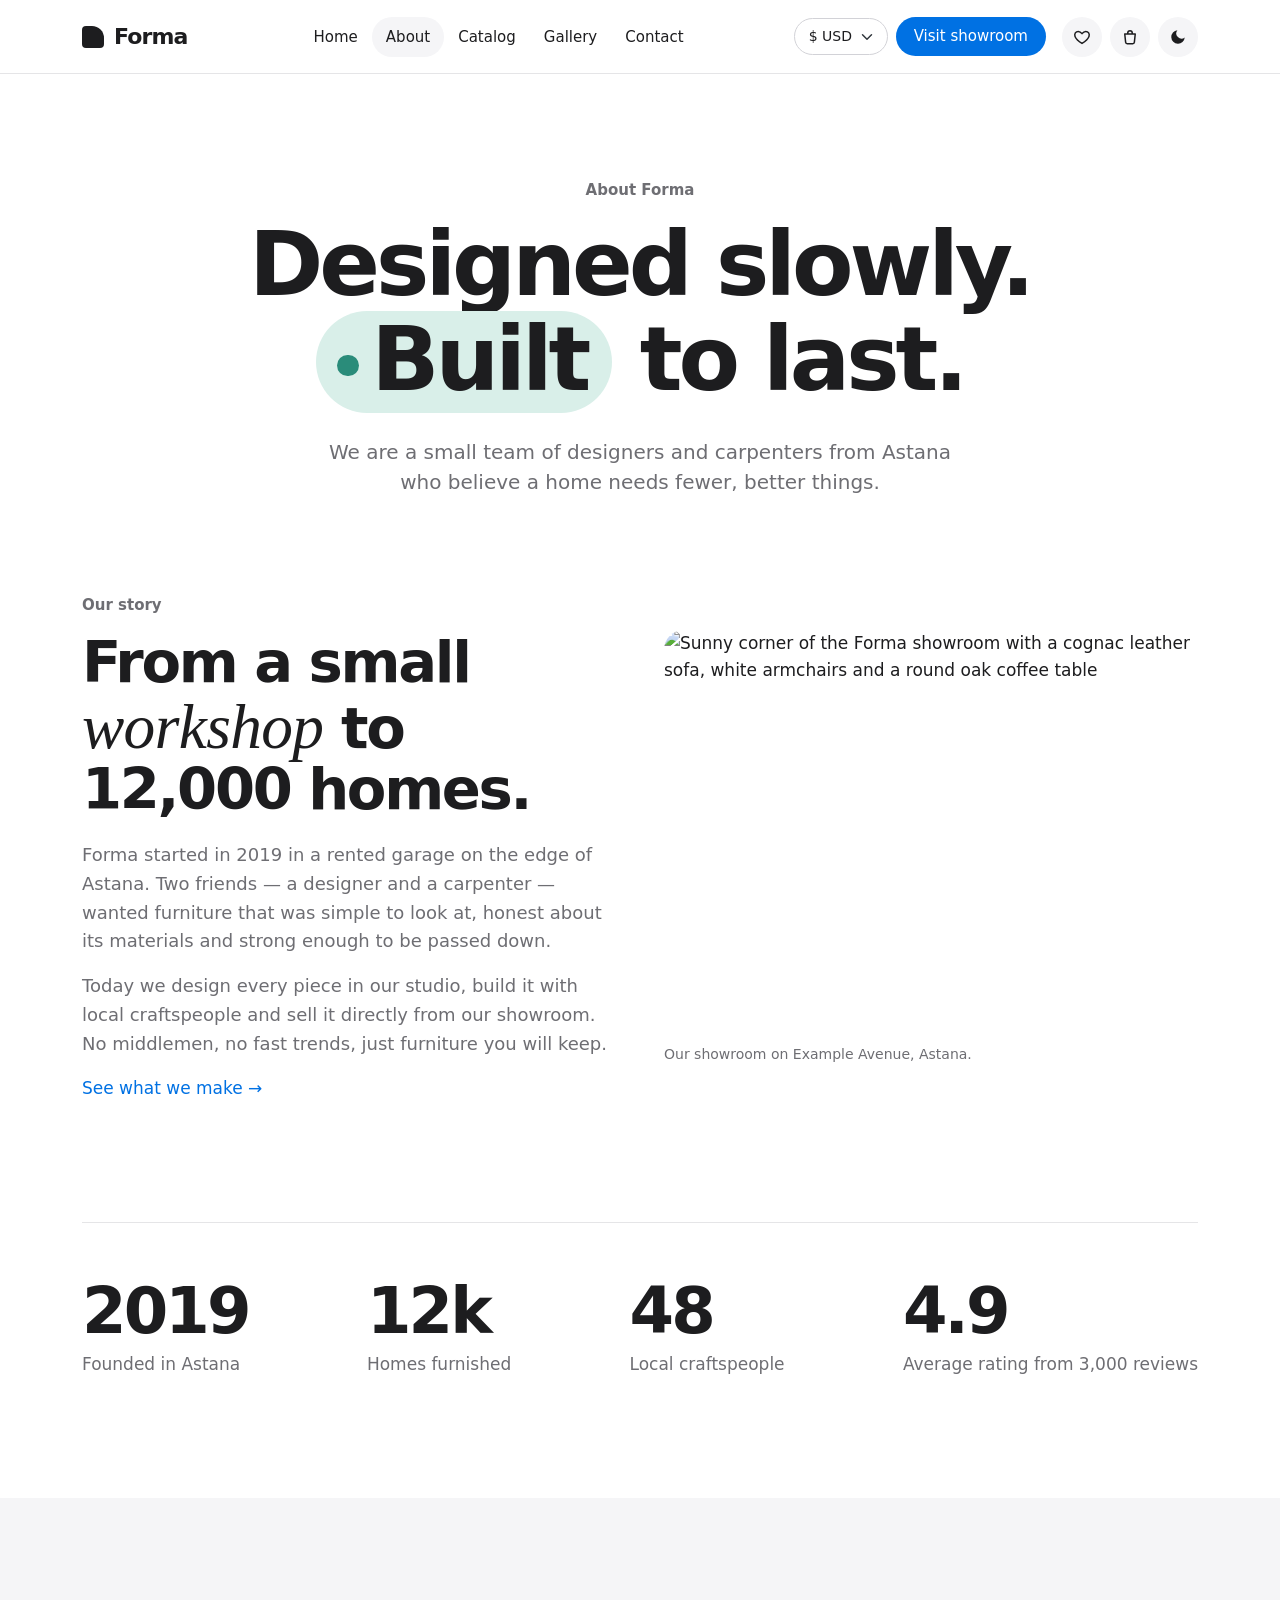
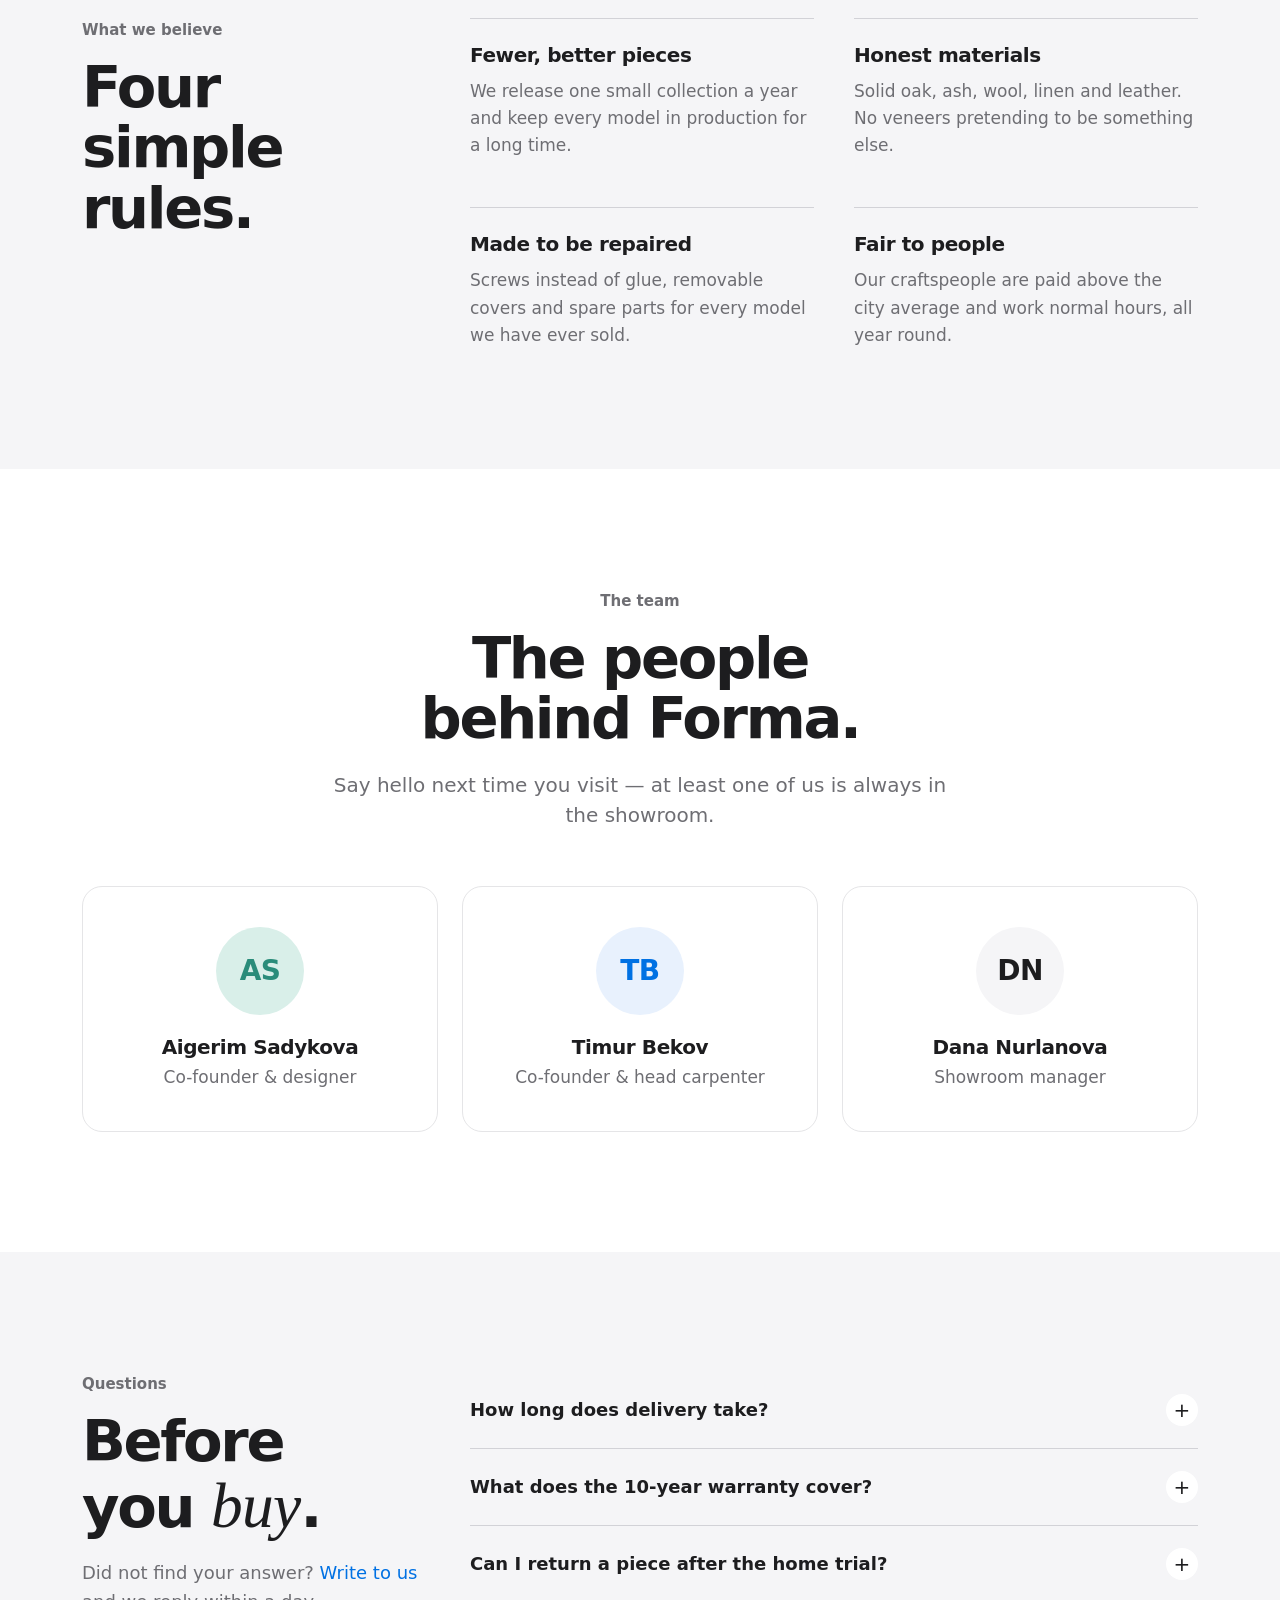
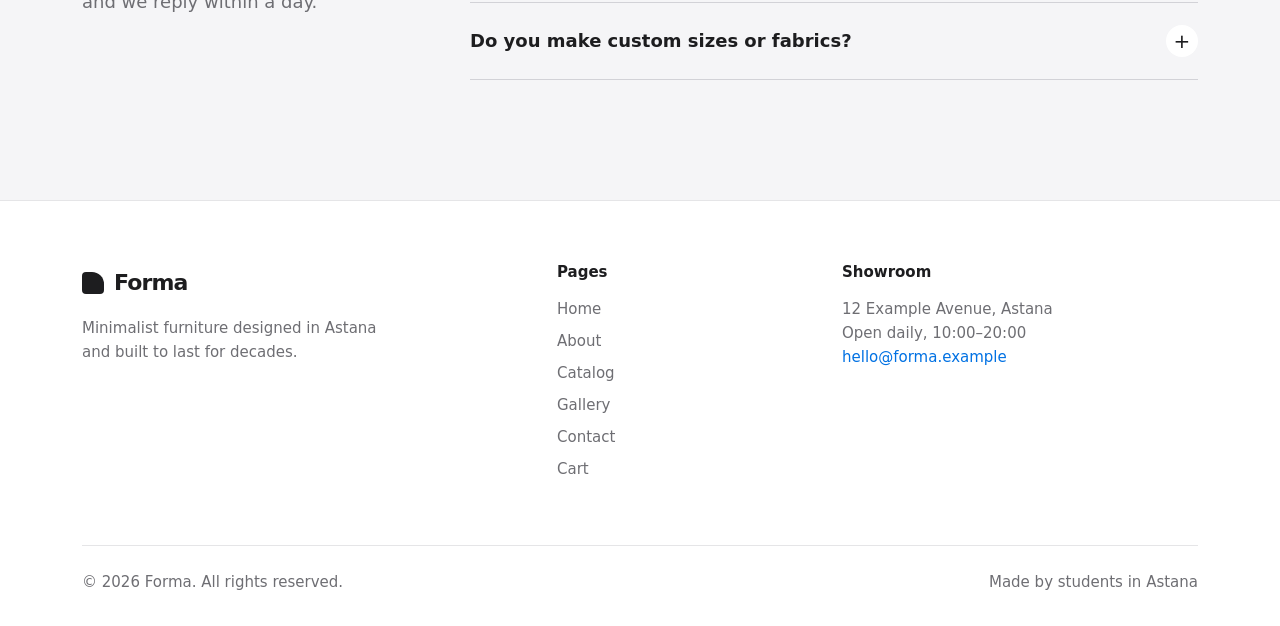
==== commit 312ecf89: "Add currency switcher that shows every price in USD, EUR or KZT with live rates" ====
--- a/about.html
+++ b/about.html
@@ -58,7 +58,16 @@
             <li class="nav-item"><a class="nav-link" href="gallery.html">Gallery</a></li>
             <li class="nav-item"><a class="nav-link" href="contact.html">Contact</a></li>
           </ul>
-          <a class="btn btn-accent btn-small" href="contact.html">Visit showroom</a>
+          <div class="nav-actions">
+            <!-- Currency: js/currency.js converts every price with live exchange rates -->
+            <label class="visually-hidden" for="currency-select">Currency</label>
+            <select class="form-select currency-select" id="currency-select">
+              <option value="USD">$ USD</option>
+              <option value="EUR">€ EUR</option>
+              <option value="KZT">₸ KZT</option>
+            </select>
+            <a class="btn btn-accent btn-small" href="contact.html">Visit showroom</a>
+          </div>
         </div>
       </div>
     </nav>
@@ -305,7 +314,9 @@
   <script src="js/data.js"></script>
   <script src="js/store.js"></script>
   <script src="js/models.js"></script>
+  <script src="js/api.js"></script>
   <script src="js/utils.js"></script>
+  <script src="js/currency.js"></script>
   <script src="js/main.js"></script>
   <script src="js/effects.js"></script>
 </body>
--- a/css/style.css
+++ b/css/style.css
@@ -1468,9 +1468,18 @@
 }
 
 .results-count {
+  margin-bottom: 0;
+  font-size: 0.9375rem;
+  color: var(--color-muted);
+}
+
+/* Results count on the left, exchange rate note on the right */
+.catalog-status {
+  display: flex;
+  flex-wrap: wrap;
+  justify-content: space-between;
+  gap: 4px 24px;
   margin-bottom: 24px;
-  font-size: 0.9375rem;
-  color: var(--color-muted);
 }
 
 /* Shown by js/catalog.js when no product matches */
@@ -1532,9 +1541,26 @@
   fill: currentColor;
 }
 
+/* ===== Card actions: details link and cart button ===== */
+.product-card-actions {
+  display: flex;
+  flex-wrap: wrap;
+  justify-content: space-between;
+  align-items: center;
+  gap: 12px;
+  margin-top: 16px;
+}
+
+/* Green when the product is already in the cart */
+.add-to-cart.is-in-cart {
+  --bs-btn-color: var(--color-pill-dot);
+  --bs-btn-bg: var(--color-pill);
+  --bs-btn-hover-color: var(--color-pill-dot);
+  --bs-btn-hover-bg: var(--color-pill);
+}
+
 /* ===== Product details (opened with jQuery slideToggle) ===== */
 .details-toggle {
-  margin-top: 14px;
   padding: 0;
   border: 0;
   background: transparent;
@@ -1848,3 +1874,57 @@
     padding: 24px;
   }
 }
+
+/* ==========================================================
+   Final project — currency, cart, checkout, forecast
+   ========================================================== */
+
+/* ===== Navbar: currency select next to the "Visit showroom" button ===== */
+.nav-actions {
+  display: flex;
+  align-items: center;
+  gap: 8px;
+}
+
+.currency-select {
+  width: auto;
+  padding: 7px 34px 7px 14px;
+  border: 1px solid var(--color-border-strong);
+  border-radius: var(--radius-pill);
+  background-color: var(--color-bg);
+  background-position: right 12px center;
+  color: var(--color-text);
+  font-size: 0.875rem;
+  font-weight: 500;
+}
+
+.currency-select:focus {
+  border-color: var(--color-accent);
+  box-shadow: 0 0 0 4px var(--color-accent-soft);
+}
+
+/* Exchange rate status (js/currency.js) */
+.currency-note {
+  margin-bottom: 0;
+  font-size: 0.875rem;
+  color: var(--color-muted);
+}
+
+.currency-note.is-error {
+  color: var(--color-danger);
+}
+
+/* A button that looks like a text link, e.g. "Try again" */
+.link-button {
+  padding: 0;
+  border: 0;
+  background: transparent;
+  color: var(--color-accent);
+  font-weight: 500;
+  text-decoration: underline;
+  text-underline-offset: 3px;
+}
+
+.link-button:hover {
+  color: var(--color-accent-hover);
+}
